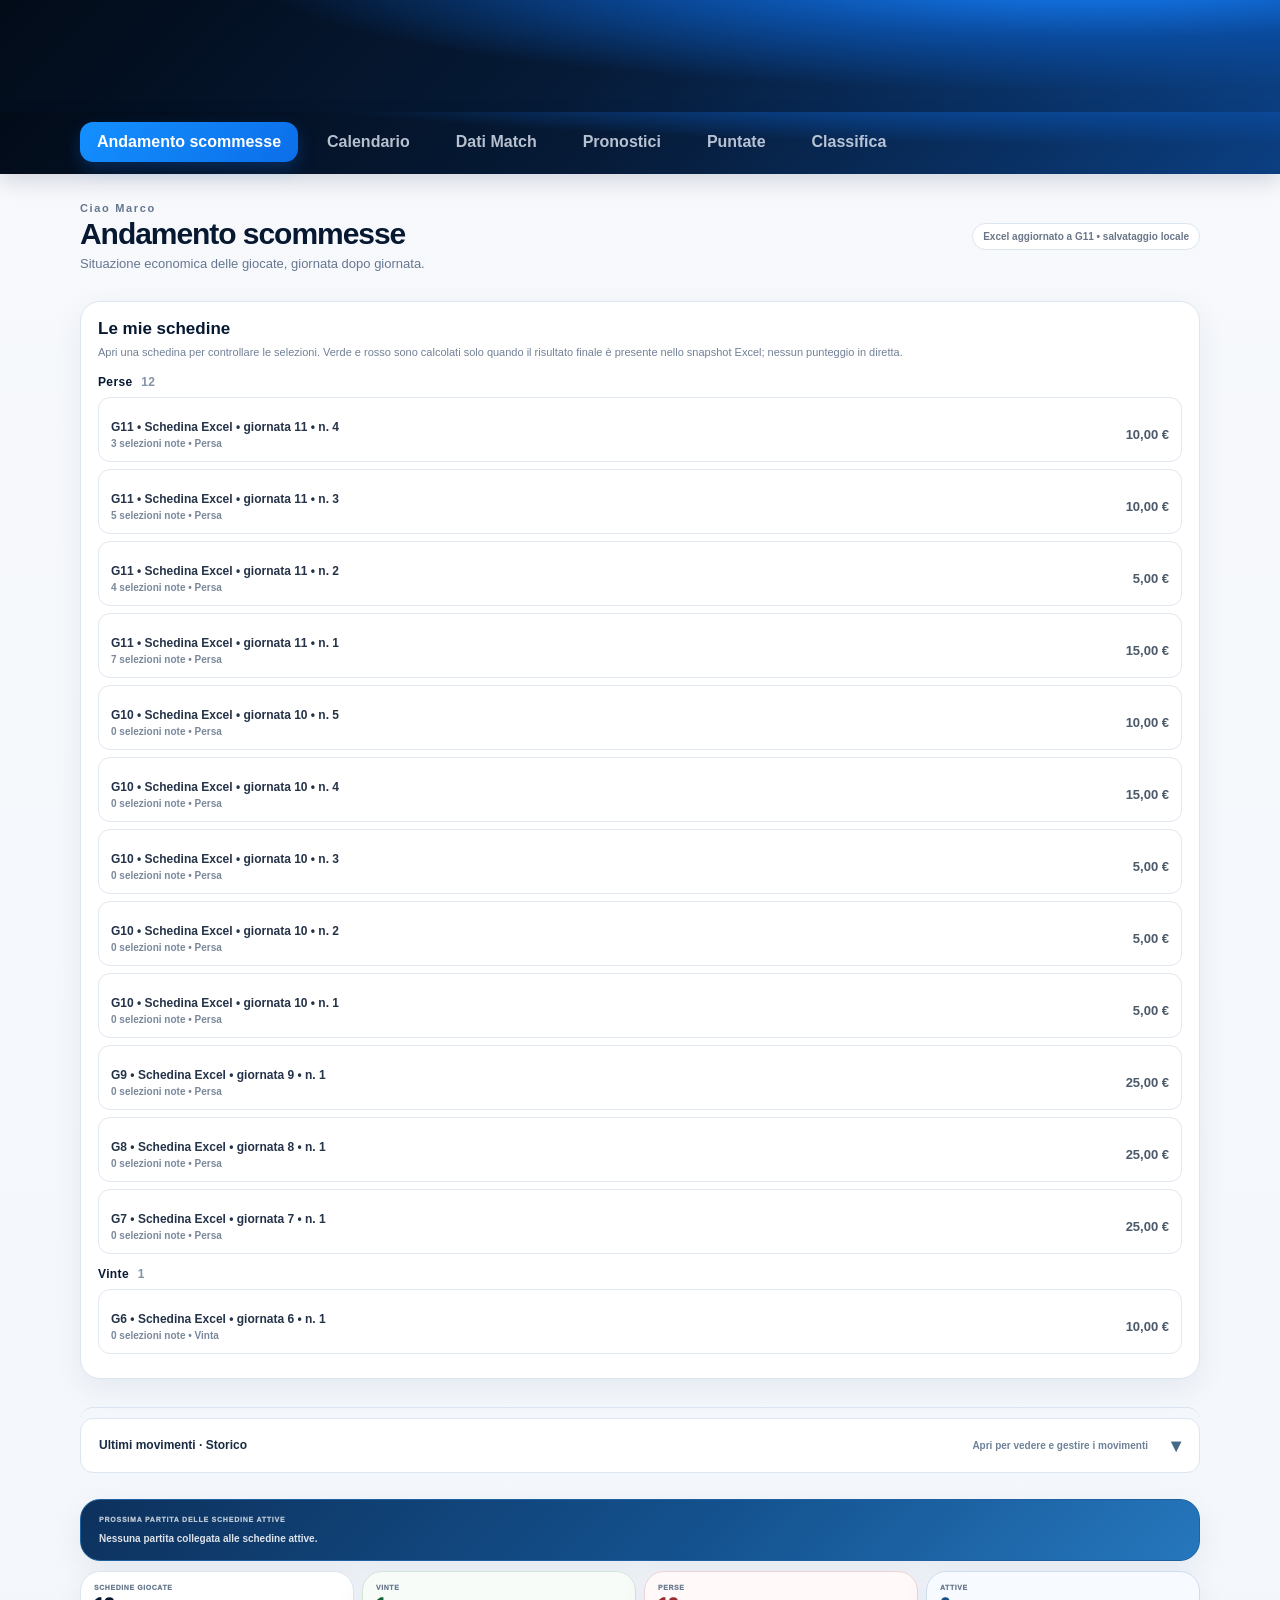
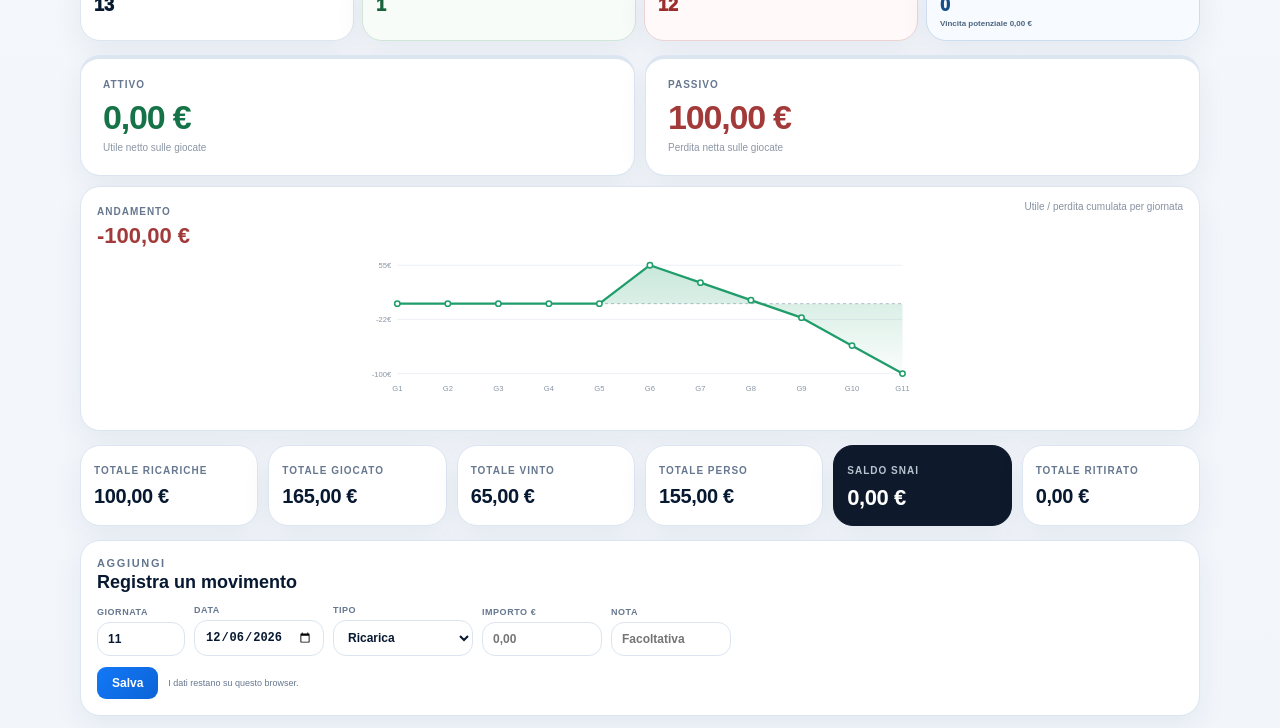
==== index.html @ 7fd02ec0 "Publish G12 frozen bands and updated Puntate/wallet navigation on both sites" ====
<!doctype html>
<html lang="it">
<head>
  <meta charset="utf-8">
  <meta name="viewport" content="width=device-width, initial-scale=1, viewport-fit=cover">
  <meta name="theme-color" content="#08111f">
  <title>Analisi Serie A</title>
  <link rel="stylesheet" href="styles.css?v=11.7">
  <link rel="stylesheet" href="patch-v11.8.css?v=11.8.1">
  <link rel="stylesheet" href="patch-v11.8.2.css?v=11.8.2">
  <link rel="stylesheet" href="beta/patch-v11.8.4.css?v=11.8.4.1">
  <link rel="stylesheet" href="beta/patch-v11.8.5.css?v=11.8.5.4">
  <link rel="stylesheet" href="patch-v11.8.6.css?v=11.8.6.4">
</head>
<body>
  <header class="site-header" aria-hidden="true">
    <div class="wrap header-spacer"></div>
  </header>
  <nav class="main-nav" aria-label="Navigazione principale">
    <div class="wrap nav-inner">
      <button class="nav-btn active" data-page="wallet">Andamento scommesse</button>
      <button class="nav-btn" data-page="calendar">Calendario</button>
      <button class="nav-btn" data-page="match">Dati Match</button>
      <button class="nav-btn" data-page="predictions">Pronostici</button>
      <button class="nav-btn" data-page="ideas">Puntate</button>
      <button class="nav-btn" data-page="standings">Classifica</button>
    </div>
  </nav>
  <main class="wrap main-content">
    <section id="page-match" class="page">
      <section class="match-picker match-picker-v9 card">
        <div class="team-picker home-picker">
          <span class="side-label">CASA</span>
          <div class="team-select-line"><img id="homeLogo" class="picker-logo" alt=""><select id="homeTeam" aria-label="Squadra casa"></select></div>
          <div id="homeMeta" class="team-meta"></div>
        </div>
        <div class="team-picker away-picker">
          <span class="side-label">TRASFERTA</span>
          <div class="team-select-line"><img id="awayLogo" class="picker-logo" alt=""><select id="awayTeam" aria-label="Squadra trasferta"></select></div>
          <div id="awayMeta" class="team-meta"></div>
        </div>
      </section>
      <section id="matchSticky" class="match-sticky" aria-label="Squadre del match">
        <div class="sticky-side sticky-home"><img id="stickyHomeLogo" class="sticky-logo" alt=""><div><span>CASA</span><strong id="stickyHomeName"></strong></div></div>
        <div class="sticky-divider"></div>
        <div class="sticky-side sticky-away"><div><span>TRASFERTA</span><strong id="stickyAwayName"></strong></div><img id="stickyAwayLogo" class="sticky-logo" alt=""></div>
      </section>
      <nav class="tabs match-tabs" aria-label="Sezioni confronto">
        <button class="tab active" data-view="general">Dati generali</button>
        <button class="tab" data-view="last5">Dati ultime 5 gare</button>
        <button class="tab" data-view="venue5">Casa / Fuori</button>
        <button class="tab" data-view="level">Livello avversario</button>
      </nav>
      <details class="filter-details card" id="filterDetails">
        <summary>Dettagli filtro</summary>
        <div class="filter-detail-grid">
          <div class="filter-team filter-home"><img id="contextHomeLogo" class="filter-logo" alt=""><div><strong id="contextHomeName"></strong><span id="contextHomeGames"></span></div></div>
          <div class="filter-center"><strong id="contextTitle"></strong><span id="contextNote"></span></div>
          <div class="filter-team filter-away"><img id="contextAwayLogo" class="filter-logo" alt=""><div><strong id="contextAwayName"></strong><span id="contextAwayGames"></span></div></div>
        </div>
      </details>
      <section id="comparison"></section>
      <section id="nextFixtures" class="next-fixtures card"></section>
      <section id="matchIdeas" class="idea-host"></section>
    </section>
    <section id="page-calendar" class="page">
      <section class="page-head calendar-page-head">
        <div>
          <div class="kicker">STAGIONE</div>
          <h2>Serie A 2026-2027</h2>
        </div>
        <label class="round-filter">Giornata
          <select id="calendarRound"></select>
        </label>
      </section>
      <section id="calendarSummary" class="calendar-summary card" hidden></section>
      <div id="calendarGrid" class="calendar-grid"></div>
    </section>
    <section id="page-predictions" class="page">
      <section class="page-head">
        <div>
          <div class="kicker">MODELLO</div>
          <h2>Pronostici Match</h2>
          <p>Seleziona la giornata e il match da analizzare.</p>
        </div>
      </section>
      <section class="match-picker card prediction-picker">
        <div class="team-picker home-picker">
          <span class="side-label">CASA</span>
          <select id="predictionHomeTeam" aria-label="Squadra casa pronostici"></select>
          <div id="predictionHomeMeta" class="team-meta"></div>
        </div>
        <div class="vs">VS</div>
        <div class="team-picker away-picker">
          <span class="side-label">TRASFERTA</span>
          <select id="predictionAwayTeam" aria-label="Squadra trasferta pronostici"></select>
          <div id="predictionAwayMeta" class="team-meta"></div>
        </div>
      </section>
      <div id="predictionSingle" class="prediction-single"></div>
      <section id="predictionIdeas" class="idea-host"></section>
    </section>
    <section id="page-ideas" class="page">
      <section class="page-head">
        <div>
          <div class="kicker">OPERATIVO</div>
          <h2>Puntate</h2>
          <p>Tutte le idee annotate durante l’analisi, con una schedina in preparazione separata dal portafoglio reale.</p>
        </div>
      </section>
      <section id="slipOverview"></section>
      <section id="playedSlipsOverview"></section>
      <section id="ideasOverview"></section>
    </section>
    <section id="page-standings" class="page">
      <section class="page-head">
        <div>
          <div class="kicker">STAGIONE</div>
          <h2>Classifica</h2>
          <p>Classifica e numeri ricavati dallo stesso snapshot usato per il confronto squadre.</p>
        </div>
      </section>
      <section class="standings-card card">
        <div class="table-scroll">
          <table class="standings-table">
            <thead>
              <tr><th>#</th><th>Squadra</th><th>PG</th><th>Pt</th><th>V</th><th>N</th><th>P</th><th>GF</th><th>GS</th><th>DR</th><th>Forma</th></tr>
            </thead>
            <tbody id="standingsBody"></tbody>
          </table>
        </div>
      </section>
    </section>
    <section id="page-wallet" class="page active">
      <section class="page-head wallet-page-head">
        <div>
          <div class="kicker">Ciao Marco</div>
          <h2>Andamento scommesse</h2>
          <p>Situazione economica delle giocate, giornata dopo giornata.</p>
        </div>
        <div class="wallet-local-pill">Salvataggio locale</div>
      </section>
      <section class="wallet-hero-grid">
        <article class="wallet-result-card wallet-active card">
          <span>ATTIVO</span>
          <strong id="walletActive">€ 0,00</strong>
          <small>Utile netto sulle giocate</small>
        </article>
        <article class="wallet-result-card wallet-passive card">
          <span>PASSIVO</span>
          <strong id="walletPassive">€ 0,00</strong>
          <small>Perdita netta sulle giocate</small>
        </article>
        <article class="wallet-chart-card card">
          <div class="wallet-chart-head">
            <div><span>ANDAMENTO</span><strong id="walletTrendValue">€ 0,00</strong></div>
            <small>Utile / perdita cumulata per giornata</small>
          </div>
          <div id="walletChart" class="wallet-chart" aria-label="Grafico andamento scommesse"></div>
        </article>
      </section>
      <section class="wallet-data-grid">
        <article class="wallet-data-card card"><span>Totale ricariche</span><strong id="walletTopups">€ 0,00</strong></article>
        <article class="wallet-data-card card"><span>Totale giocato</span><strong id="walletStaked">€ 0,00</strong></article>
        <article class="wallet-data-card card"><span>Totale vinto</span><strong id="walletWon">€ 0,00</strong></article>
        <article class="wallet-data-card card"><span>Totale perso</span><strong id="walletLost">€ 0,00</strong></article>
        <article class="wallet-data-card wallet-credit card"><span>Saldo SNAI</span><strong id="walletBalance">€ 0,00</strong></article>
        <article class="wallet-data-card card"><span>Totale ritirato</span><strong id="walletWithdrawn">€ 0,00</strong></article>
      </section>
      <section class="wallet-entry card compact-entry">
        <div class="wallet-entry-head">
          <div><div class="kicker">AGGIUNGI</div><h3>Registra un movimento</h3></div>
        </div>
        <form id="walletForm">
          <div class="wallet-form-grid wallet-form-compact">
            <label>Giornata<input id="walletRound" type="number" min="1" max="38" step="1" inputmode="numeric" placeholder="Es. 7"></label>
            <label>Data<input id="walletDate" type="date" required></label>
            <label>Tipo<select id="walletType"><option value="topup">Ricarica</option><option value="bet">Schedina</option><option value="withdrawal">Ritiro</option></select></label>
            <label>Importo €<input id="walletAmount" type="number" min="0" step="0.01" inputmode="decimal" required placeholder="0,00"></label>
            <label id="walletStatusWrap" class="wallet-bet-only">Esito<select id="walletStatus"><option value="open">Aperta</option><option value="won">Vinta</option><option value="lost">Persa</option></select></label>
            <label id="walletPayoutWrap" class="wallet-bet-only">Totale vinto €<input id="walletPayout" type="number" min="0" step="0.01" inputmode="decimal" placeholder="0,00"></label>
            <label class="wallet-note-field">Nota<input id="walletDescription" type="text" placeholder="Facoltativa"></label>
          </div>
          <div class="wallet-actions"><button class="primary-action" type="submit">Salva</button><span class="wallet-local-note">I dati restano su questo browser.</span></div>
        </form>
      </section>
      <details class="wallet-history-collapse">
        <summary class="wallet-history-summary"><span>Ultimi movimenti · Storico</span><span class="wallet-history-hint">Apri per vedere e gestire i movimenti</span></summary>
      <section class="wallet-ledger card compact-ledger">
        <div class="wallet-ledger-head"><div><div class="kicker">ULTIMI MOVIMENTI</div><h3>Storico</h3></div><button id="walletClear" class="ghost-danger" type="button">Azzera</button></div>
        <div id="walletEmpty" class="empty">Nessun movimento inserito.</div>
        <div id="walletTableWrap" class="table-scroll" hidden>
          <table class="wallet-table">
            <thead><tr><th>G.</th><th>Data</th><th>Tipo</th><th>Nota</th><th>Esito</th><th>Importo</th><th>Vinto</th><th></th></tr></thead>
            <tbody id="walletBody"></tbody>
          </table>
        </div>
      </section>
      </details>
    </section>
  </main>
  <script src="data.js?v=11.7"></script>
  <script src="beta/data-meta-g9.js?v=12"></script>
  <script src="beta/data-bands-v12.js?v=12"></script>
  <script src="beta/data-predictions-g10.js?v=12"></script>
  <script src="beta/data-lineups-g10.js?v=12"></script>
  <script src="beta/data-v12.js?v=16"></script>
  <script src="beta/wallet-excel-snapshot.js?v=20261118"></script>
  <script src="app.js?v=11.7.3"></script>
  <script src="patch-v11.8.js?v=11.8.7"></script>
  <script src="patch-v11.8.2.js?v=11.8.2"></script>
  <script src="beta/patch-v11.8.4.js?v=11.8.4.1"></script>
  <script src="beta/patch-v11.8.5.js?v=11.8.5.5"></script>
  <script src="patch-v11.8.6.js?v=11.8.6.5"></script>
</body>
</html>
---- styles.css ----
:root{
  --bg:#f3f6fa;--card:#fff;--ink:#0b1320;--muted:#697586;--line:#dde4ed;
  --navy:#08111f;--navy2:#12243d;--accent:#13a36f;--home:#0d7c67;--away:#275dcc;
  --good:#157347;--goodbg:#e9f8f0;--warn:#9a6700;--warnbg:#fff7db;--low:#a33a3a;--lowbg:#fff0f0;
}
*{box-sizing:border-box}html{scroll-behavior:smooth}body{margin:0;background:var(--bg);color:var(--ink);font-family:-apple-system,BlinkMacSystemFont,"Segoe UI",Inter,Roboto,Helvetica,Arial,sans-serif}
button,select{font:inherit}.wrap{width:min(1120px,calc(100% - 28px));margin:0 auto}
.site-header{background:radial-gradient(circle at 80% 0,#1a3e65 0,transparent 34%),linear-gradient(120deg,var(--navy),var(--navy2));color:#fff;padding:26px 0 22px}.header-inner{display:flex;justify-content:space-between;align-items:end;gap:24px}.eyebrow,.kicker{font-size:11px;letter-spacing:.15em;font-weight:850;opacity:.72}.site-header h1{margin:5px 0 7px;font-size:clamp(29px,5vw,44px);line-height:1}.site-header p{margin:0;opacity:.72;font-size:14px}.snapshot{font-size:12px;opacity:.75;text-align:right}
.main-nav{position:sticky;top:0;z-index:20;background:rgba(255,255,255,.95);backdrop-filter:blur(10px);border-bottom:1px solid var(--line)}.nav-inner{display:flex;gap:4px;padding:8px 0}.nav-btn{border:0;background:transparent;padding:10px 14px;border-radius:10px;font-weight:800;color:#647184;cursor:pointer}.nav-btn.active{background:var(--navy);color:#fff}.main-content{padding-top:20px}.page{display:none}.page.active{display:block}
.card{background:var(--card);border:1px solid var(--line);border-radius:18px;box-shadow:0 7px 25px rgba(18,36,61,.055)}
.match-picker{padding:20px;display:grid;grid-template-columns:1fr auto 1fr;align-items:center;gap:18px}.team-picker{min-width:0}.side-label{display:block;font-size:10px;letter-spacing:.15em;font-weight:900;color:var(--muted);margin-bottom:7px}.team-picker select{width:100%;border:1px solid var(--line);border-radius:12px;background:#fff;padding:13px 14px;font-size:20px;font-weight:850;color:var(--ink);outline:none}.home-picker select:focus{border-color:var(--home)}.away-picker select:focus{border-color:var(--away)}.vs{font-weight:900;color:#98a4b4;font-size:16px}.team-meta{margin-top:8px;color:var(--muted);font-size:12px}.team-meta strong{color:var(--ink)}
.tabs{display:flex;gap:7px;overflow-x:auto;padding:16px 1px 10px}.tab{white-space:nowrap;border:1px solid var(--line);background:#fff;color:#3e4b5d;border-radius:999px;padding:9px 14px;font-weight:800;cursor:pointer}.tab.active{background:var(--navy);color:#fff;border-color:var(--navy)}.context{padding:15px 17px;display:flex;justify-content:space-between;gap:20px;align-items:center;margin-bottom:14px}.context-title{font-weight:850;font-size:16px}.context-note{font-size:12px;color:var(--muted);margin-top:3px}.sample{text-align:right}.sample span{display:block;font-size:10px;text-transform:uppercase;letter-spacing:.09em;color:var(--muted)}.sample strong{font-size:13px}
.metric-group{margin:14px 0}.group-title{font-size:11px;text-transform:uppercase;letter-spacing:.12em;color:#5b6879;font-weight:900;margin:18px 4px 8px}.metric-list{overflow:hidden;background:#fff;border:1px solid var(--line);border-radius:16px}.metric-row{display:grid;grid-template-columns:minmax(82px,1fr) minmax(130px,1.4fr) minmax(82px,1fr);align-items:center;min-height:56px;border-top:1px solid var(--line)}.metric-row:first-child{border-top:none}.metric-value{padding:11px 15px;font-size:17px;font-weight:850}.metric-value.home{text-align:left;color:var(--home)}.metric-value.away{text-align:right;color:var(--away)}.metric-label{text-align:center;padding:8px;font-size:12px;color:#526073;font-weight:750}.metric-value.better span{background:var(--goodbg);color:var(--good);padding:5px 8px;border-radius:8px}
.page-head{display:flex;justify-content:space-between;gap:20px;align-items:end;margin:4px 0 16px}.page-head h2{font-size:30px;margin:3px 0 5px}.page-head p{margin:0;color:var(--muted);font-size:13px}.kicker{color:#647184;opacity:1}.round-filter{font-size:11px;font-weight:850;color:var(--muted);text-transform:uppercase;letter-spacing:.08em}.round-filter select{display:block;margin-top:6px;border:1px solid var(--line);border-radius:10px;background:#fff;padding:10px 12px;color:var(--ink);font-weight:800;text-transform:none;letter-spacing:0}
.prediction-grid{display:grid;grid-template-columns:repeat(2,minmax(0,1fr));gap:14px}.prediction-card{padding:17px}.prediction-head{display:flex;align-items:start;justify-content:space-between;gap:12px;margin-bottom:13px}.prediction-head h3{margin:5px 0 0;font-size:18px}.prediction-head h3 span{font-size:12px;color:#8a96a6;font-weight:700;margin:0 4px}.round-tag{font-size:10px;letter-spacing:.08em;font-weight:900;color:#647184}.compare-btn{border:1px solid var(--line);background:#f8fafc;color:#344256;border-radius:9px;padding:7px 9px;font-size:11px;font-weight:800;cursor:pointer;white-space:nowrap}.primary-markets,.details-grid{display:grid;grid-template-columns:repeat(3,minmax(0,1fr));gap:8px}.market{border:1px solid #e4e9f0;background:#fbfcfe;border-radius:12px;padding:10px;min-width:0}.market-emph{background:#f6faf8;border-color:#d7e9df}.market-label{display:block;color:var(--muted);font-size:10px;font-weight:800;margin-bottom:4px}.market strong{display:block;font-size:16px;white-space:nowrap;overflow:hidden;text-overflow:ellipsis}.confidence{display:inline-block;margin-top:5px;font-size:10px;font-weight:900;padding:3px 6px;border-radius:999px}.conf-high{background:var(--goodbg);color:var(--good)}.conf-mid{background:var(--warnbg);color:var(--warn)}.conf-low{background:var(--lowbg);color:var(--low)}details{margin-top:12px;border-top:1px solid var(--line);padding-top:10px}summary{cursor:pointer;color:#4b596b;font-size:12px;font-weight:800}.details-grid{margin-top:10px}.expected-box{margin-top:10px;background:#0d1929;color:#fff;border-radius:12px;padding:11px 12px;display:grid;grid-template-columns:repeat(3,1fr);gap:10px}.expected-box span{display:block;font-size:9px;text-transform:uppercase;letter-spacing:.08em;opacity:.62}.expected-box strong{display:block;margin-top:4px;font-size:15px}
.standings-card{overflow:hidden}.table-scroll{overflow-x:auto}.standings-table{width:100%;border-collapse:collapse;min-width:760px}.standings-table th{background:#0e1a2b;color:#dfe7f2;text-align:center;padding:11px 8px;font-size:10px;text-transform:uppercase;letter-spacing:.08em}.standings-table th:nth-child(2){text-align:left}.standings-table td{border-top:1px solid var(--line);padding:11px 8px;text-align:center;font-size:13px}.standings-table tr:first-child td{border-top:0}.standings-table .team-name{text-align:left;font-weight:850}.standings-table .pos{font-weight:900;color:#627084}.standings-table .points{font-weight:950;font-size:15px}.pos-gd{color:var(--good);font-weight:800}.neg-gd{color:var(--low);font-weight:800}.form{display:flex;gap:4px;justify-content:center}.form-dot{width:21px;height:21px;border-radius:50%;display:inline-grid;place-items:center;color:white;font-size:9px;font-weight:900}.form-dot.w{background:#23935f}.form-dot.d{background:#a6adba}.form-dot.l{background:#cb5656}
.empty{background:#fff;border:1px dashed #cbd4df;border-radius:16px;padding:32px;text-align:center;color:var(--muted)}footer{padding:28px 0 40px;color:var(--muted);font-size:11px;text-align:center}
@media (max-width:760px){.site-header{padding:20px 0 18px}.header-inner{display:block}.snapshot{text-align:left;margin-top:9px}.site-header p{font-size:12px}.main-nav{overflow-x:auto}.nav-inner{min-width:max-content}.main-content{padding-top:14px}.match-picker{grid-template-columns:1fr;gap:8px;padding:15px}.vs{text-align:center;font-size:12px}.metric-row{grid-template-columns:88px 1fr 88px;min-height:53px}.metric-value{font-size:15px;padding:9px}.metric-label{font-size:11px;padding:6px}.context{align-items:flex-start}.sample{min-width:82px}.tabs{margin-right:-14px;padding-right:14px}.page-head{align-items:start}.page-head h2{font-size:26px}.prediction-grid{grid-template-columns:1fr}.primary-markets,.details-grid{grid-template-columns:repeat(2,minmax(0,1fr))}.expected-box{grid-template-columns:1fr}.prediction-head{align-items:center}.compare-btn{font-size:10px}.wrap{width:min(100% - 20px,1120px)}}
.context-line{display:block;line-height:1.45}.context-line + .context-line{margin-top:3px}

.wallet-page-head{align-items:center}.wallet-local-pill{border:1px solid var(--line);background:#fff;color:#6b7788;border-radius:999px;padding:7px 10px;font-size:10px;font-weight:850;white-space:nowrap}
.wallet-hero-grid{display:grid;grid-template-columns:180px 180px minmax(0,1fr);gap:12px;margin-bottom:14px}.wallet-result-card{padding:18px;display:flex;flex-direction:column;justify-content:center;min-height:190px}.wallet-result-card>span,.wallet-chart-head span,.wallet-data-card span{font-size:10px;font-weight:900;letter-spacing:.1em;color:var(--muted);text-transform:uppercase}.wallet-result-card strong{font-size:31px;letter-spacing:-.035em;margin:8px 0 4px}.wallet-result-card small{font-size:10px;color:#8b96a5;line-height:1.35}.wallet-active{border-top:4px solid #23935f}.wallet-active strong{color:var(--good)}.wallet-passive{border-top:4px solid #cb5656}.wallet-passive strong{color:var(--low)}
.wallet-chart-card{padding:14px 16px;min-width:0}.wallet-chart-head{display:flex;justify-content:space-between;align-items:start;gap:14px}.wallet-chart-head strong{display:block;margin-top:4px;font-size:22px}.wallet-chart-head strong.positive{color:var(--good)}.wallet-chart-head strong.negative{color:var(--low)}.wallet-chart-head small{color:#8792a1;font-size:10px;text-align:right}.wallet-chart{height:145px;margin-top:4px}.wallet-chart svg{width:100%;height:100%;display:block}.chart-grid{stroke:#e7ecf2;stroke-width:1}.chart-zero{stroke:#aeb9c8;stroke-width:1.2;stroke-dasharray:4 4}.chart-line{fill:none;stroke:#1f9d6a;stroke-width:3;stroke-linecap:round;stroke-linejoin:round}.chart-dot{fill:#fff;stroke:#1f9d6a;stroke-width:2}.chart-label,.chart-round{fill:#8894a4;font-size:10px;font-family:inherit}.chart-empty{height:100%;display:grid;place-items:center;color:var(--muted);font-size:11px}
.wallet-data-grid{display:grid;grid-template-columns:repeat(6,minmax(0,1fr));gap:10px;margin-bottom:14px}.wallet-data-card{padding:14px 13px;min-width:0}.wallet-data-card strong{display:block;margin-top:7px;font-size:20px;letter-spacing:-.02em;white-space:nowrap}.wallet-data-card.wallet-credit{background:#0e1a2b;color:white;border-color:#0e1a2b}.wallet-data-card.wallet-credit span{color:#b8c3d0}.wallet-data-card.wallet-credit strong{font-size:22px}.wallet-data-card strong.negative{color:#ff9d9d}
.wallet-entry{padding:16px;margin-bottom:12px}.wallet-entry-head h3,.wallet-ledger-head h3{margin:3px 0 0;font-size:18px}.wallet-form-grid{display:grid;grid-template-columns:88px 130px 140px 120px 120px 130px minmax(150px,1fr);gap:9px;margin-top:12px;align-items:end}.wallet-form-grid label{font-size:9px;font-weight:850;text-transform:uppercase;letter-spacing:.06em;color:var(--muted)}.wallet-form-grid input,.wallet-form-grid select{width:100%;margin-top:5px;border:1px solid var(--line);border-radius:9px;background:#fff;padding:9px 10px;color:var(--ink);font-size:12px;font-weight:750;outline:none}.wallet-form-grid input:focus,.wallet-form-grid select:focus{border-color:#8da2bd}.wallet-actions{display:flex;align-items:center;gap:10px;margin-top:11px}.primary-action{border:0;background:var(--navy);color:#fff;border-radius:9px;padding:9px 15px;font-size:12px;font-weight:850;cursor:pointer}.wallet-local-note{font-size:9px;color:var(--muted)}
.wallet-ledger{padding:15px}.wallet-ledger-head{display:flex;justify-content:space-between;align-items:center;gap:16px;margin-bottom:10px}.ghost-danger{border:1px solid #efd1d1;background:#fff8f8;color:#a33a3a;border-radius:8px;padding:7px 9px;font-size:9px;font-weight:850;cursor:pointer}.wallet-table{width:100%;border-collapse:collapse;min-width:780px}.wallet-table th{text-align:left;background:#f7f9fc;color:#687486;padding:8px 7px;font-size:8px;text-transform:uppercase;letter-spacing:.07em}.wallet-table td{border-top:1px solid var(--line);padding:9px 7px;font-size:11px}.wallet-desc{font-weight:700}.wallet-type,.bet-status{display:inline-block;border-radius:999px;padding:4px 7px;font-size:8px;font-weight:900}.wallet-type.topup{background:#e9f8f0;color:var(--good)}.wallet-type.bet{background:#eef3fb;color:#345b91}.wallet-type.withdrawal{background:#f2eefb;color:#6b4dac}.bet-status.open{background:#fff7db;color:var(--warn)}.bet-status.won{background:var(--goodbg);color:var(--good)}.bet-status.lost{background:var(--lowbg);color:var(--low)}.delete-move{width:27px;height:27px;border:0;border-radius:8px;background:#f5f7fa;color:#8792a1;font-size:17px;cursor:pointer}
@media (max-width:900px){.wallet-hero-grid{grid-template-columns:1fr 1fr}.wallet-chart-card{grid-column:1/-1}.wallet-result-card{min-height:120px}.wallet-data-grid{grid-template-columns:repeat(3,minmax(0,1fr))}.wallet-form-grid{grid-template-columns:repeat(3,minmax(0,1fr))}.wallet-note-field{grid-column:span 2}}
@media (max-width:600px){.wallet-page-head{display:block}.wallet-local-pill{display:inline-block;margin-top:9px}.wallet-hero-grid{grid-template-columns:1fr 1fr;gap:9px}.wallet-result-card{padding:14px;min-height:105px}.wallet-result-card strong{font-size:25px}.wallet-result-card small{font-size:9px}.wallet-chart-card{padding:12px}.wallet-chart{height:155px}.wallet-chart-head{display:block}.wallet-chart-head small{display:block;text-align:left;margin-top:2px}.wallet-data-grid{grid-template-columns:repeat(2,minmax(0,1fr));gap:8px}.wallet-data-card{padding:12px}.wallet-data-card strong{font-size:18px}.wallet-data-card.wallet-credit strong{font-size:19px}.wallet-form-grid{grid-template-columns:repeat(2,minmax(0,1fr));gap:8px}.wallet-note-field{grid-column:1/-1}.wallet-actions{align-items:flex-start;flex-direction:column}.wallet-entry,.wallet-ledger{padding:13px}.wallet-ledger-head{align-items:flex-start}}

/* V5 · Calendario + possibili puntate */
.prediction-single{margin-top:14px}.prediction-card-single{max-width:880px;margin:0 auto}.prediction-empty{display:flex;flex-direction:column;align-items:center;gap:8px}.prediction-empty strong{color:var(--ink)}.prediction-empty span{font-size:12px}.prediction-empty .compare-btn{margin-top:4px}

.calendar-summary{display:grid;grid-template-columns:repeat(3,1fr);gap:0;overflow:hidden;margin-bottom:16px}.calendar-summary>div{padding:15px 17px;border-left:1px solid var(--line)}.calendar-summary>div:first-child{border-left:0}.calendar-summary span{display:block;font-size:9px;font-weight:900;letter-spacing:.1em;color:var(--muted)}.calendar-summary strong{display:block;margin-top:5px;font-size:20px}.calendar-day{margin:18px 0}.calendar-day-title{font-size:11px;font-weight:900;letter-spacing:.08em;text-transform:uppercase;color:#637083;margin:0 3px 8px}.calendar-match-list{display:grid;grid-template-columns:repeat(2,minmax(0,1fr));gap:10px}.calendar-match{padding:15px}.calendar-teams{display:grid;grid-template-columns:1fr auto 1fr;align-items:center;gap:9px}.calendar-teams strong{font-size:16px}.calendar-teams strong:last-child{text-align:right}.calendar-teams span{font-size:10px;color:#98a4b4;font-weight:900}.calendar-badges{display:flex;flex-wrap:wrap;gap:6px;min-height:25px;margin-top:10px}.calendar-badge{display:inline-flex;align-items:center;border-radius:999px;padding:4px 7px;font-size:8px;font-weight:900}.calendar-badge.pred{background:#eef3fb;color:#345b91}.calendar-badge.idea{background:var(--warnbg);color:var(--warn)}.calendar-actions{display:flex;gap:7px;margin-top:9px}.calendar-actions button{flex:1;border:1px solid var(--line);background:#f8fafc;color:#344256;border-radius:9px;padding:8px 9px;font-size:10px;font-weight:850;cursor:pointer}.calendar-actions button:last-child{background:var(--navy);color:#fff;border-color:var(--navy)}.calendar-actions button:disabled{background:#f2f4f7;color:#a2acb9;border-color:#e2e7ed;cursor:not-allowed}

.idea-host{margin-top:20px}.ideas-card{padding:17px}.ideas-head{display:flex;justify-content:space-between;gap:20px;align-items:flex-start}.ideas-head h3{margin:3px 0 4px;font-size:19px}.ideas-head p{margin:0;color:var(--muted);font-size:11px}.idea-count{white-space:nowrap;background:#eef3fb;color:#345b91;border-radius:999px;padding:6px 9px;font-size:9px;font-weight:900}.idea-form{display:grid;grid-template-columns:minmax(170px,1.25fr) 90px 120px 130px minmax(180px,1.5fr) auto;gap:8px;align-items:end;margin-top:14px;padding-top:13px;border-top:1px solid var(--line)}.idea-form label{font-size:8px;font-weight:900;text-transform:uppercase;letter-spacing:.07em;color:var(--muted)}.idea-form input,.idea-form select{width:100%;margin-top:5px;border:1px solid var(--line);border-radius:9px;background:#fff;padding:9px 10px;color:var(--ink);font-size:11px;font-weight:750;outline:none}.idea-form input:focus,.idea-form select:focus{border-color:#8da2bd}.idea-save{height:34px;white-space:nowrap}.idea-list{display:grid;gap:7px;margin-top:12px}.idea-row{position:relative;border:1px solid var(--line);border-radius:11px;padding:10px 38px 10px 11px;background:#fbfcfe}.idea-row.interesting{border-left:4px solid #23935f}.idea-row.discarded{opacity:.68}.idea-main{display:flex;flex-wrap:wrap;align-items:center;gap:6px}.idea-main strong{font-size:13px}.idea-odds{font-size:11px;font-weight:900;color:#345b91}.idea-trust,.idea-status{border-radius:999px;padding:3px 6px;font-size:8px;font-weight:900}.idea-trust.high{background:var(--goodbg);color:var(--good)}.idea-trust.medium{background:var(--warnbg);color:var(--warn)}.idea-trust.low{background:var(--lowbg);color:var(--low)}.idea-status.evaluate{background:#eef3fb;color:#566d8c}.idea-status.interesting{background:var(--goodbg);color:var(--good)}.idea-status.discarded{background:#f0f1f3;color:#7b8490}.idea-text{margin-top:5px;color:#5e6b7c;font-size:10px}.idea-delete{position:absolute;right:8px;top:8px;width:25px;height:25px;border:0;border-radius:7px;background:#f2f4f7;color:#8994a2;font-size:16px;cursor:pointer}.idea-empty{border:1px dashed #d5dce5;border-radius:10px;padding:13px;color:var(--muted);font-size:10px;text-align:center}.idea-local-note{margin-top:9px;color:#8b96a5;font-size:8px}

@media (max-width:900px){.calendar-match-list{grid-template-columns:1fr}.idea-form{grid-template-columns:repeat(3,minmax(0,1fr))}.idea-note{grid-column:span 2}.idea-save{width:100%}}
@media (max-width:600px){.calendar-summary{grid-template-columns:1fr 1fr}.calendar-summary>div{border-top:1px solid var(--line)}.calendar-summary>div:first-child{grid-column:1/-1;border-top:0}.calendar-summary>div:nth-child(2){border-left:0}.calendar-match{padding:13px}.calendar-teams strong{font-size:14px}.ideas-head{display:block}.idea-count{display:inline-block;margin-top:8px}.idea-form{grid-template-columns:1fr 1fr}.idea-form label:first-child,.idea-note,.idea-save{grid-column:1/-1}.idea-save{height:38px}.prediction-card-single{max-width:none}}

/* V6 — prossimo turno + pagina puntate */
.next-fixtures{margin:12px 0 2px;padding:14px 16px;display:grid;grid-template-columns:auto 1fr;gap:18px;align-items:center}
.next-fixtures-head h3{margin:3px 0 0;font-size:15px}.next-fixtures-grid{display:grid;grid-template-columns:1fr 1fr;gap:10px}.next-team{border-left:1px solid var(--line);padding-left:14px}.next-team span{display:block;font-size:9px;font-weight:900;letter-spacing:.08em;text-transform:uppercase;color:var(--muted)}.next-team strong{display:block;margin-top:4px;font-size:15px}.next-team small{display:block;margin-top:2px;color:var(--muted);font-size:9px}

#slipOverview{margin-bottom:14px}.slip-card,.all-ideas-card{padding:17px}.ideas-page-head{display:flex;justify-content:space-between;gap:18px;align-items:flex-start}.ideas-page-head h3{margin:3px 0 4px;font-size:20px}.ideas-page-head p{margin:0;color:var(--muted);font-size:11px}.slip-odds{text-align:right;white-space:nowrap;background:#eef7f2;border:1px solid #d4eadf;border-radius:12px;padding:9px 12px}.slip-odds span{display:block;font-size:8px;font-weight:900;letter-spacing:.08em;text-transform:uppercase;color:#5f7b6c}.slip-odds strong{display:block;margin-top:2px;font-size:20px;color:#18704e}.slip-list,.all-ideas-list{display:grid;gap:8px;margin-top:14px}.slip-row{display:flex;justify-content:space-between;gap:14px;align-items:center;border:1px solid var(--line);background:#fbfcfe;border-radius:11px;padding:10px 11px}.slip-row strong{display:block;font-size:12px}.slip-row span{display:block;margin-top:3px;color:#526174;font-size:10px;font-weight:750}.slip-remove{border:1px solid var(--line);background:#fff;color:#69778a;border-radius:8px;padding:7px 9px;font-size:9px;font-weight:850;cursor:pointer}
.all-idea-row{border:1px solid var(--line);border-radius:12px;padding:12px;background:#fbfcfe}.all-idea-row.interesting{border-left:4px solid #23935f}.all-idea-row.discarded{opacity:.68}.all-idea-top{display:flex;justify-content:space-between;gap:14px}.idea-match{display:block;margin-bottom:6px;color:#5b687a;font-size:9px;font-weight:900;letter-spacing:.03em}.idea-page-actions{display:flex;flex-wrap:wrap;gap:6px;margin-top:10px}.idea-page-actions button{border:1px solid var(--line);background:#f7f9fb;color:#344256;border-radius:8px;padding:7px 9px;font-size:9px;font-weight:850;cursor:pointer}.idea-page-actions button:first-child{background:var(--navy);color:#fff;border-color:var(--navy)}.idea-page-actions button:disabled{background:#e9edf2;color:#8d98a6;border-color:#e1e6ec;cursor:default}.idea-page-actions .idea-page-delete{margin-left:auto;background:#fff5f5;color:#a74d4d;border-color:#efd8d8}.ghost-danger:disabled{opacity:.45;cursor:default}

@media (max-width:760px){.next-fixtures{grid-template-columns:1fr;gap:10px}.next-fixtures-grid{grid-template-columns:1fr 1fr}.next-team{padding-left:10px}.next-team:first-child{border-left:0;padding-left:0}.ideas-page-head{align-items:flex-start}.slip-row{align-items:flex-start}.idea-page-actions .idea-page-delete{margin-left:0}}
@media (max-width:520px){.next-fixtures-grid{grid-template-columns:1fr}.next-team,.next-team:first-child{border-left:0;border-top:1px solid var(--line);padding:9px 0 0}.next-team:first-child{border-top:0;padding-top:0}.ideas-page-head{display:block}.slip-odds{display:inline-block;text-align:left;margin-top:10px}.idea-page-actions{display:grid;grid-template-columns:1fr 1fr}.idea-page-actions button{width:100%}.idea-page-actions .idea-page-delete{grid-column:1/-1}}

/* V7 — operatività, fasce, schedina giocata */
.site-header{padding:14px 0;background:linear-gradient(120deg,var(--navy),var(--navy2))}
.header-inner.simple-brand{display:block}
.header-inner.simple-brand h1{margin:0;font-size:27px;letter-spacing:-.025em}

.match-sticky{position:sticky;top:57px;z-index:15;margin:10px 0 2px;background:rgba(255,255,255,.97);backdrop-filter:blur(10px);border:1px solid var(--line);border-radius:13px;box-shadow:0 6px 18px rgba(18,36,61,.08);display:grid;grid-template-columns:1fr auto 1fr;align-items:center;gap:10px;padding:8px 12px}
.sticky-side{min-width:0}.sticky-side span{display:block;font-size:8px;font-weight:900;letter-spacing:.12em;color:var(--muted)}.sticky-side strong{display:block;margin-top:2px;font-size:14px;white-space:nowrap;overflow:hidden;text-overflow:ellipsis}.sticky-home strong{color:var(--home)}.sticky-away{text-align:right}.sticky-away strong{color:var(--away)}.sticky-vs{font-size:9px;font-weight:900;color:#9aa6b5}

.market-meta{display:flex;flex-wrap:wrap;align-items:center;gap:5px;margin-top:5px}.market-meta .confidence{margin-top:0}
.band-badge{display:inline-flex;align-items:center;border-radius:999px;padding:3px 7px;font-size:8px;font-weight:950;letter-spacing:.02em;white-space:nowrap;background:#eef1f5;color:#596779}
.band-a{background:#e6f7ee;color:#13764c}.band-b{background:#eaf2ff;color:#315f9b}.band-c{background:#fff5d8;color:#896000}.band-d{background:#fff0e1;color:#a45a13}.band-nobet{background:#f3e8ea;color:#9a3f4b}

.secondary-action{border:1px solid var(--line);background:#fff;color:#344256;border-radius:9px;padding:9px 12px;font-size:10px;font-weight:850;cursor:pointer}.secondary-action:disabled{opacity:.45;cursor:default}
.ideas-head-actions,.slip-top-actions{display:flex;align-items:center;gap:8px;flex-wrap:wrap;justify-content:flex-end}
.slip-play-box{margin-top:13px;padding-top:13px;border-top:1px solid var(--line);display:grid;grid-template-columns:minmax(110px,1fr) 130px minmax(140px,1fr) auto;gap:9px;align-items:end}.slip-play-box label{font-size:8px;font-weight:900;letter-spacing:.07em;text-transform:uppercase;color:var(--muted)}.slip-play-box input{width:100%;margin-top:5px;border:1px solid var(--line);border-radius:9px;background:#fff;padding:9px 10px;color:var(--ink);font-size:12px;font-weight:800}.slip-balance span,.slip-potential span{display:block;font-size:8px;font-weight:900;letter-spacing:.08em;text-transform:uppercase;color:var(--muted)}.slip-balance strong,.slip-potential strong{display:block;margin-top:4px;font-size:17px}.slip-play-box .primary-action{height:38px;white-space:nowrap}
.played-slips-card{padding:17px;margin-bottom:14px}.played-slip-list{display:grid;gap:7px;margin-top:12px}.played-slip-row{display:flex;justify-content:space-between;gap:12px;align-items:center;border:1px solid var(--line);border-radius:11px;background:#fbfcfe;padding:10px 11px}.played-slip-row>div:last-child{text-align:right}.played-slip-row strong{display:block;font-size:12px}.played-slip-row span{display:inline-block;margin-top:4px;color:var(--muted);font-size:9px}.played-slip-row .bet-status{margin-left:5px}

@media (max-width:760px){
  .site-header{padding:12px 0}.header-inner.simple-brand h1{font-size:24px}
  .match-sticky{top:55px;margin-left:-2px;margin-right:-2px;padding:8px 10px}.sticky-side strong{font-size:13px}
  .slip-play-box{grid-template-columns:1fr 1fr}.slip-play-box .primary-action{grid-column:1/-1;width:100%}
  .ideas-head-actions,.slip-top-actions{justify-content:flex-start;margin-top:9px}
}
@media (max-width:520px){
  .slip-play-box{grid-template-columns:1fr}.slip-play-box .primary-action{grid-column:auto}
  .played-slip-row{align-items:flex-start}
}
.played-slip-status{min-width:120px}.played-slip-actions{display:flex;justify-content:flex-end;gap:5px;margin-top:6px}.played-slip-actions button{border:1px solid var(--line);background:#fff;color:#455266;border-radius:7px;padding:5px 7px;font-size:8px;font-weight:850;cursor:pointer}.played-slip-actions button:first-child{background:var(--goodbg);color:var(--good);border-color:#cfe8da}.played-slip-actions button:last-child{background:var(--lowbg);color:var(--low);border-color:#efd3d3}

/* V8 — identità visiva approvata + calendario compatto */
:root{
  --bg:#f4f7fb;
  --card:#ffffff;
  --ink:#071831;
  --muted:#66778f;
  --line:#dbe5f0;
  --navy:#031326;
  --navy2:#0a3977;
  --blue:#1278f6;
  --blue2:#0d63d7;
  --home:#0d5ea8;
  --away:#143c8e;
}
body{background:linear-gradient(180deg,#f7f9fc 0,#f2f6fb 100%);color:var(--ink);font-family:-apple-system,BlinkMacSystemFont,"SF Pro Display","Segoe UI",Inter,Roboto,Helvetica,Arial,sans-serif}
.site-header{height:112px;padding:0;background:radial-gradient(110% 170% at 86% -20%,#1682ff 0%,#0a4b9e 31%,transparent 60%),linear-gradient(135deg,#020b18 0%,#061b38 48%,#0b3f82 100%)}
.header-spacer{height:100%}
.main-nav{top:0;background:radial-gradient(130% 230% at 88% -90%,#1682ff 0%,#0a4b9e 34%,transparent 62%),linear-gradient(135deg,#020b18 0%,#061b38 48%,#0b3f82 100%);border:0;box-shadow:0 8px 22px rgba(4,24,52,.14);backdrop-filter:none}
.nav-inner{gap:12px;padding:10px 0 12px}
.nav-btn{color:rgba(235,243,255,.77);padding:11px 17px;border-radius:13px;font-weight:850;transition:.18s ease}
.nav-btn:hover{color:#fff;background:rgba(255,255,255,.07)}
.nav-btn.active{background:linear-gradient(135deg,#1490ff,#0b6ee9);color:#fff;box-shadow:0 7px 17px rgba(20,120,246,.25)}
.main-content{padding-top:24px}
.card{border-color:#dce6f1;border-radius:20px;box-shadow:0 10px 30px rgba(21,51,91,.065)}
.page-head h2{color:#071831;letter-spacing:-.035em;font-weight:900}
.kicker,.round-filter{color:#64758e}
.round-filter select{border-color:#d7e3ef;border-radius:14px;padding:12px 16px;background:#fff;box-shadow:0 6px 18px rgba(21,51,91,.05)}
.tab.active,.idea-page-actions button:first-child{background:#071831;border-color:#071831}
.primary-action{background:linear-gradient(135deg,#1278f6,#0d63d7)!important;border-color:#0d63d7!important}
.standings-table th{background:#071831}
.expected-box{background:#071831}
footer{display:none!important}

/* Calendario */
#page-calendar .calendar-page-head{align-items:end;margin:2px 0 18px}
#page-calendar .calendar-page-head h2{font-size:34px;margin-top:7px}
#calendarSummary{display:none!important}
.calendar-day{margin:18px 0 20px;padding:12px;background:linear-gradient(135deg,#eef4fb 0%,#f6f9fc 72%);border:1px solid #e5edf6;border-radius:22px}
.calendar-day-title{font-size:15px;letter-spacing:.015em;color:#405e86;margin:0 6px 10px;font-weight:900}
.calendar-match-list{display:grid;grid-template-columns:1fr;gap:9px}
.calendar-match{display:grid;grid-template-columns:minmax(0,1fr) 132px;gap:12px;align-items:center;padding:11px 13px;border-radius:18px;min-height:76px}
.calendar-teams{display:grid;grid-template-columns:minmax(0,1fr) 24px minmax(0,1fr);align-items:center;gap:8px;min-width:0}
.calendar-team{display:flex;align-items:center;gap:7px;min-width:0}
.calendar-team strong{font-size:15px;font-weight:900;color:#071831;white-space:nowrap;overflow:hidden;text-overflow:ellipsis}
.calendar-logo{width:22px;height:22px;object-fit:contain;flex:0 0 22px}
.calendar-vs{display:block;text-align:center;color:#91a0b4;font-size:11px;font-weight:900;text-transform:lowercase}
.calendar-actions{display:flex;flex-direction:column;gap:6px;margin:0}
.calendar-actions button{width:100%;min-height:34px;border:1px solid #cbd9e8;background:#fff;color:#071831;border-radius:11px;padding:7px 9px;font-size:10px;font-weight:900;display:flex;align-items:center;justify-content:center;gap:7px;box-shadow:none}
.calendar-actions button.calendar-primary{background:#071831;color:#fff;border-color:#071831}
.calendar-action-icon{width:15px;height:15px;display:inline-flex;align-items:center;justify-content:center;flex:0 0 15px}
.calendar-action-icon svg{width:15px;height:15px;display:block;fill:currentColor;stroke:currentColor;stroke-width:1.8}
.calendar-action-icon svg circle{fill:none}
.calendar-action-icon svg path{stroke:none}

/* Rende coerenti anche le altre pagine */
.match-picker,.context,.next-fixtures,.ideas-card,.prediction-card,.standings-card,.wallet-result-card,.wallet-chart-card,.wallet-data-card,.wallet-entry,.wallet-ledger,.slip-card,.played-slips-card,.all-ideas-card{border-radius:20px}
.team-picker select,.idea-form input,.idea-form select,.wallet-form-grid input,.wallet-form-grid select{border-radius:13px}
.match-sticky{top:66px;border-radius:14px;box-shadow:0 8px 22px rgba(21,51,91,.09)}

@media (max-width:760px){
  .site-header{height:88px}
  .main-nav{overflow-x:auto}
  .nav-inner{gap:5px;padding:8px 0 10px}
  .nav-btn{padding:10px 13px;border-radius:12px;font-size:13px}
  .main-content{padding-top:18px}
  #page-calendar .calendar-page-head{align-items:flex-end;gap:12px}
  #page-calendar .calendar-page-head h2{font-size:29px;white-space:nowrap}
  .round-filter select{padding:10px 12px;min-width:124px}
  .calendar-day{padding:10px;margin:14px 0 18px;border-radius:19px}
  .calendar-day-title{font-size:14px;margin-bottom:9px}
  .calendar-match{grid-template-columns:minmax(0,1fr) 118px;padding:10px 11px;min-height:70px;gap:9px}
  .calendar-teams{grid-template-columns:minmax(0,1fr) 20px minmax(0,1fr);gap:5px}
  .calendar-team{gap:6px}
  .calendar-team strong{font-size:13px}
  .calendar-logo{width:19px;height:19px;flex-basis:19px}
  .calendar-vs{font-size:10px}
  .calendar-actions{gap:5px}
  .calendar-actions button{min-height:31px;border-radius:10px;padding:6px 7px;font-size:9px;gap:5px}
  .calendar-action-icon,.calendar-action-icon svg{width:13px;height:13px;flex-basis:13px}
  .match-sticky{top:60px}
}
@media (max-width:390px){
  .calendar-match{grid-template-columns:minmax(0,1fr) 108px}
  .calendar-team strong{font-size:12px}
  .calendar-logo{width:18px;height:18px;flex-basis:18px}
  .calendar-actions button{font-size:8.5px}
  #page-calendar .calendar-page-head h2{font-size:27px}
}


/* V8.1 — test layout richiesto */
.calendar-teams{grid-template-columns:minmax(0,1fr) 30px minmax(0,1fr);gap:0}
.calendar-team.home{justify-content:flex-end;text-align:right}
.calendar-team.away{justify-content:flex-start;text-align:left}
.calendar-team.home strong{order:1}
.calendar-team.home .calendar-logo{order:2}
.calendar-team.away .calendar-logo{order:1}
.calendar-team.away strong{order:2}
.calendar-vs{width:30px;text-align:center;justify-self:center}
.calendar-logo{width:18px;height:18px;object-fit:contain;flex:0 0 18px}
.calendar-actions button{gap:0}
.calendar-actions button.calendar-primary{background:#1f64aa;color:#fff;border-color:#1f64aa}
.calendar-actions button.calendar-primary:hover{background:#18548f;border-color:#18548f}
.calendar-action-icon{display:none!important}
@media (max-width:600px){
  .calendar-teams{grid-template-columns:minmax(0,1fr) 26px minmax(0,1fr);gap:0}
  .calendar-vs{width:26px}
  .calendar-logo{width:16px;height:16px;flex-basis:16px}
}

/* V9 — Dati Match struttura approvata */
.match-picker-v9{display:grid!important;grid-template-columns:1fr 1fr!important;gap:14px!important;padding:16px!important;margin-bottom:14px}
.match-picker-v9 .team-picker{min-width:0}.team-select-line{display:grid;grid-template-columns:24px minmax(0,1fr);gap:9px;align-items:center}.picker-logo{width:24px;height:24px;object-fit:contain;display:none}.match-picker-v9 select{font-size:18px!important;padding:12px 13px!important}.team-meta{margin-top:7px;font-size:13px!important;color:#52627a!important}.team-meta strong{font-size:19px;color:#071831}
.match-tabs{display:grid!important;grid-template-columns:1fr 1fr;gap:9px!important;overflow:visible!important;padding:0!important;margin:0 0 13px!important}.match-tabs .tab{width:100%;border-radius:15px;padding:12px 10px;font-size:13px;text-align:center}.match-tabs .tab.active{background:linear-gradient(135deg,#031326,#0b3f82);border-color:#0b2f61}
.filter-details{margin-bottom:14px;overflow:hidden}.filter-details summary{list-style:none;cursor:pointer;padding:13px 16px;font-weight:900;font-size:13px;color:#172942;display:flex;align-items:center;justify-content:space-between}.filter-details summary::-webkit-details-marker{display:none}.filter-details summary::after{content:'⌄';font-size:18px;color:#49617f;transition:.2s}.filter-details[open] summary::after{transform:rotate(180deg)}.filter-details[open] summary{border-bottom:1px solid var(--line)}
.filter-detail-grid{display:grid;grid-template-columns:1fr 1.2fr 1fr;gap:12px;align-items:center;padding:14px 16px;background:linear-gradient(135deg,#f7fafe,#eef4fb)}.filter-team{display:flex;align-items:center;gap:8px;min-width:0}.filter-team.filter-away{justify-content:flex-end;text-align:right}.filter-logo{width:20px;height:20px;object-fit:contain;display:none}.filter-team strong,.filter-center strong{display:block;font-size:13px;color:#071831}.filter-team span,.filter-center span{display:block;margin-top:3px;font-size:10px;color:#6d7d92;line-height:1.35}.filter-center{text-align:center;padding:0 10px;border-left:1px solid #dbe5f0;border-right:1px solid #dbe5f0}
.metric-group{margin:12px 0}.group-title{font-size:13px!important;color:#476181!important;margin:14px 4px 7px!important}.metric-list{border-radius:16px!important}.metric-row{grid-template-columns:minmax(76px,1fr) minmax(150px,1.35fr) minmax(76px,1fr)!important;min-height:50px!important}.metric-value{font-size:15px!important;padding:8px 12px!important;color:#071831!important}.metric-label{font-size:11px!important;color:#53657c!important}.metric-value.better span{background:linear-gradient(90deg,#dcecff,#c8e2ff)!important;color:#0d58b4!important;padding:5px 9px;border-radius:10px;font-weight:900}
.next-fixtures{display:block!important;margin:16px 0 14px!important;padding:14px 16px!important}.next-fixtures-title{display:flex;justify-content:space-between;align-items:center;margin-bottom:9px}.next-fixtures-title strong{font-size:16px;color:#0a203c}.next-fixtures-title span{font-size:10px;color:#6b7d93;font-weight:800}.next-fixture-lines{display:grid;gap:7px}.next-fixture-row{display:grid;grid-template-columns:minmax(0,1fr) 64px minmax(0,1fr);align-items:center;border-top:1px solid #e4ebf3;padding:8px 0}.next-fixture-row:first-child{border-top:0}.next-fixture-team{display:flex;align-items:center;gap:7px;min-width:0}.next-fixture-team.away{justify-content:flex-end;text-align:right}.next-fixture-team strong{font-size:12px;white-space:nowrap;overflow:hidden;text-overflow:ellipsis}.next-fixture-team .calendar-logo{width:16px!important;height:16px!important;flex-basis:16px!important}.next-fixture-date{text-align:center;font-size:11px;color:#58708d;font-weight:850}
.ideas-card{margin-bottom:16px}.ideas-head.compact h3{margin:2px 0 0}.idea-form-v9{grid-template-columns:minmax(150px,1.2fr) 90px 110px minmax(160px,1.5fr)!important}.idea-form-v9 .idea-note{grid-column:auto!important}.idea-form-v9 .idea-save,.idea-form-v9 .idea-clear{grid-column:auto!important;height:36px}.idea-form-v9 .idea-save{grid-column:1/3!important}.idea-form-v9 .idea-clear{grid-column:3/5!important}.idea-clear{border:1px solid #f0b8be;background:#fff;color:#d94755;border-radius:10px;font-weight:900;cursor:pointer}.idea-status{display:none!important}.idea-local-note{display:none!important}
#matchSticky{display:none!important}
@media (max-width:760px){
  .match-picker-v9{grid-template-columns:1fr 1fr!important;gap:10px!important;padding:13px!important}.team-select-line{grid-template-columns:21px minmax(0,1fr);gap:7px}.picker-logo{width:21px;height:21px}.match-picker-v9 select{font-size:17px!important;padding:11px 10px!important}.team-meta strong{font-size:17px}.team-meta{font-size:11px!important}
  .match-tabs{grid-template-columns:1fr 1fr!important;gap:8px!important}.match-tabs .tab{font-size:12px;padding:11px 7px}
  .filter-detail-grid{grid-template-columns:1fr 1.25fr 1fr;gap:7px;padding:12px 10px}.filter-center{padding:0 6px}.filter-team strong,.filter-center strong{font-size:11px}.filter-team span,.filter-center span{font-size:9px}.filter-logo{width:18px;height:18px}
  .metric-row{grid-template-columns:82px 1fr 82px!important}.metric-value{font-size:14px!important;padding:8px!important}.metric-label{font-size:10px!important}
  .idea-form-v9{grid-template-columns:1fr 1fr!important}.idea-form-v9 label:first-child,.idea-form-v9 .idea-note{grid-column:1/-1!important}.idea-form-v9 .idea-save{grid-column:1!important}.idea-form-v9 .idea-clear{grid-column:2!important}.idea-form-v9 .idea-save,.idea-form-v9 .idea-clear{height:38px}
}
@media (max-width:430px){.match-picker-v9{grid-template-columns:1fr 1fr!important}.team-select-line{grid-template-columns:18px minmax(0,1fr)}.picker-logo{width:18px;height:18px}.match-picker-v9 select{font-size:15px!important}.team-meta strong{font-size:15px}.filter-team{gap:5px}.filter-detail-grid{grid-template-columns:.9fr 1.3fr .9fr}.next-fixture-row{grid-template-columns:minmax(0,1fr) 52px minmax(0,1fr)}}


/* V8.3 — match allineati a sinistra + giornata riallineata + Pronostici più chiaro */
.calendar-day-title{
  margin-left:0!important;
  margin-right:0!important;
}
.calendar-teams{
  display:flex!important;
  align-items:center!important;
  justify-content:flex-start!important;
  width:auto!important;
  max-width:none!important;
  padding-left:6px!important;
  gap:7px!important;
}
.calendar-team{
  display:flex!important;
  align-items:center!important;
  justify-content:flex-start!important;
  flex:0 0 auto!important;
  gap:6px!important;
  text-align:left!important;
}
.calendar-team.home strong,
.calendar-team.away strong{
  order:2!important;
}
.calendar-team.home .calendar-logo,
.calendar-team.away .calendar-logo{
  order:1!important;
}
.calendar-vs{
  width:auto!important;
  min-width:18px!important;
  justify-self:auto!important;
  text-align:center!important;
  margin:0 1px!important;
}
.calendar-actions button.calendar-primary{
  background:linear-gradient(135deg,#0a2343 0%,#0d3970 48%,#1766b8 100%)!important;
  border-color:#124f91!important;
  color:#fff!important;
}
.calendar-actions button.calendar-primary:hover{
  background:linear-gradient(135deg,#0c2b50 0%,#124783 48%,#1c73c9 100%)!important;
  border-color:#1766b8!important;
}
@media (max-width:600px){
  .calendar-day-title{margin-left:-2px!important;}
  .calendar-teams{padding-left:2px!important;gap:5px!important;}
  .calendar-team{gap:5px!important;}
  .calendar-vs{min-width:16px!important;margin:0!important;}
}



/* V10 — consolidamento Calendario + Dati Match */
#page-calendar .calendar-page-head{justify-content:flex-start!important;align-items:flex-end!important;gap:30px!important}
#page-calendar .round-filter{margin:0!important}
#page-calendar .round-filter select{min-width:132px!important}
.calendar-logo{width:17px!important;height:17px!important;flex-basis:17px!important}
.calendar-actions button.calendar-primary{background:linear-gradient(135deg,#0d315d 0%,#14528f 52%,#2a79c4 100%)!important;border-color:#1e629f!important}
.calendar-actions button.calendar-primary:hover{background:linear-gradient(135deg,#123b6b 0%,#1b63a4 52%,#3289d5 100%)!important}

.match-sticky{position:sticky!important;top:66px!important;z-index:18!important;display:grid!important;grid-template-columns:1fr 1px 1fr!important;align-items:center!important;margin:0 0 12px!important;padding:9px 14px!important;background:rgba(247,250,254,.97)!important;border:1px solid #dbe5f0!important;border-radius:14px!important;box-shadow:0 8px 22px rgba(21,51,91,.09)!important;backdrop-filter:blur(10px)}
.sticky-side{min-width:0;display:flex;align-items:center;gap:7px}.sticky-side span{font-size:8px;font-weight:950;letter-spacing:.1em;color:#7b8ba1}.sticky-side strong{font-size:13px;color:#071831;white-space:nowrap;overflow:hidden;text-overflow:ellipsis}.sticky-away{justify-content:flex-end;text-align:right}.sticky-divider{width:1px;height:22px;background:#d5dfeb}
.filter-details:not([open]) .filter-detail-grid{display:none!important}
.filter-details summary{padding:12px 15px!important}
.idea-count{display:none!important}
.ideas-card .idea-list:empty{display:none!important}

@media (max-width:760px){
  #page-calendar .calendar-page-head{gap:18px!important}
  #page-calendar .round-filter select{min-width:118px!important}
  .calendar-logo{width:15px!important;height:15px!important;flex-basis:15px!important}
  .match-sticky{top:59px!important;padding:8px 11px!important}
  .sticky-side strong{font-size:12px}
}


/* V10.1 — allineamenti calendario, picker speculare e sticky robusto */
#page-calendar .calendar-page-head{display:grid!important;grid-template-columns:minmax(0,1fr) 116px!important;align-items:end!important;gap:12px!important;}
#page-calendar .round-filter{width:116px!important;justify-self:end!important;margin-right:11px!important;}
#page-calendar .round-filter select{width:116px!important;min-width:116px!important;}

.match-picker-v9 .away-picker .team-select-line{grid-template-columns:minmax(0,1fr) 21px!important;}
.match-picker-v9 .away-picker .team-select-line select{order:1;}
.match-picker-v9 .away-picker .team-select-line .picker-logo{order:2;justify-self:end;}
.match-picker-v9 .home-picker .team-select-line{grid-template-columns:21px minmax(0,1fr)!important;}
.match-picker-v9 .home-picker .team-select-line .picker-logo{justify-self:start;}

.sticky-logo{width:18px;height:18px;object-fit:contain;flex:0 0 18px;display:none;}
.match-sticky .sticky-side{display:flex!important;align-items:center!important;gap:7px!important;}
.match-sticky .sticky-side>div{display:flex;flex-direction:column;min-width:0;}
.match-sticky .sticky-away>div{align-items:flex-end;}
.match-sticky.is-fixed{position:fixed!important;top:58px!important;left:50%!important;transform:translateX(-50%)!important;width:min(1120px,calc(100vw - 20px))!important;margin:0!important;z-index:19!important;}
body.match-sticky-active #page-match{padding-top:50px;}

@media (max-width:760px){
  #page-calendar .calendar-page-head{grid-template-columns:minmax(0,1fr) 116px!important;gap:10px!important;}
  #page-calendar .round-filter{width:116px!important;margin-right:10px!important;}
  #page-calendar .round-filter select{width:116px!important;min-width:116px!important;}
  .match-sticky.is-fixed{top:58px!important;width:calc(100vw - 20px)!important;}
  .sticky-logo{width:16px;height:16px;flex-basis:16px;}
}


/* V10.3 — allineamenti finali + sticky iPhone */
/* Calendario: Giornata sulla stessa verticale della colonna azioni */
#page-calendar .calendar-page-head{
  grid-template-columns:minmax(0,1fr) 116px!important;
  gap:10px!important;
}
#page-calendar .round-filter{
  width:116px!important;
  justify-self:end!important;
  margin-right:20px!important;
  text-align:left!important;
}
#page-calendar .round-filter select{
  width:116px!important;
  min-width:116px!important;
}

/* Dati Match: blocco trasferta realmente allineato a destra */
.match-picker-v9 .away-picker{
  text-align:right!important;
}
.match-picker-v9 .away-picker .side-label{
  text-align:right!important;
  padding-right:1px!important;
}
.match-picker-v9 .away-picker .team-select-line{
  grid-template-columns:minmax(0,1fr) 21px!important;
}
.match-picker-v9 .away-picker .team-select-line select{
  order:1!important;
  text-align:right!important;
  text-align-last:right!important;
  padding-left:34px!important;
  padding-right:14px!important;
}
.match-picker-v9 .away-picker .team-select-line .picker-logo{
  order:2!important;
  justify-self:end!important;
}
.match-picker-v9 .away-picker .team-meta{
  text-align:right!important;
}

/* Barra di riferimento: visibile e leggibile durante lo scroll */
.match-sticky{
  transition:opacity .14s ease,transform .14s ease!important;
}
.match-sticky.is-fixed{
  position:fixed!important;
  left:50%!important;
  transform:translateX(-50%)!important;
  width:min(1120px,calc(100vw - 20px))!important;
  margin:0!important;
  z-index:50!important;
  background:rgba(247,250,254,.985)!important;
  box-shadow:0 10px 28px rgba(6,28,58,.18)!important;
}
body.match-sticky-active #page-match{
  padding-top:52px!important;
}

@media (max-width:760px){
  #page-calendar .round-filter{margin-right:20px!important;}
  .match-picker-v9 .away-picker .team-select-line select{padding-left:28px!important;}
  .match-sticky.is-fixed{width:calc(100vw - 20px)!important;}
}

/* V11 — pagina Pronostici coerente con Dati Match */
.prediction-page-head{margin:0 0 12px}.prediction-page-head h2{margin:0;font-size:30px}
.prediction-picker{margin-bottom:14px}
.prediction-picker .away-picker{text-align:right}
.prediction-picker .away-picker .side-label{text-align:right}
.prediction-picker .away-picker .team-meta{text-align:right}
.prediction-picker .away-picker .team-select-line{grid-template-columns:minmax(0,1fr) 21px!important}
.prediction-picker .away-picker .team-select-line select{order:1;text-align:right;padding-right:34px!important}
.prediction-picker .away-picker .team-select-line .picker-logo{order:2;justify-self:end}
.prediction-picker .home-picker .team-select-line{grid-template-columns:21px minmax(0,1fr)!important}
.prediction-picker .home-picker .team-select-line .picker-logo{justify-self:start}

.prediction-help{margin:0 0 14px;padding:0;overflow:hidden}
.prediction-help summary{list-style:none;padding:14px 16px;font-size:13px;font-weight:900;color:#12355f;cursor:pointer;display:flex;align-items:center;justify-content:space-between}
.prediction-help summary::-webkit-details-marker{display:none}
.prediction-help summary::after{content:'⌄';font-size:16px;color:#53749c;transition:.2s transform}
.prediction-help[open] summary::after{transform:rotate(180deg)}
.prediction-help-grid{display:grid;grid-template-columns:repeat(4,minmax(0,1fr));gap:1px;background:#dce8f5;border-top:1px solid #dce8f5}
.prediction-help-grid>div{background:#f8fbff;padding:12px;display:grid;grid-template-columns:24px 1fr;gap:8px;align-items:start}
.prediction-help-grid strong{width:24px;height:24px;border-radius:50%;display:grid;place-items:center;background:#0d6fe8;color:#fff;font-size:11px}
.prediction-help-grid span{font-size:10px;line-height:1.35;color:#53647c}

.prediction-single{margin-top:0}.principal-preds{padding:14px;margin-bottom:14px}.pred-block-title{font-size:15px;text-transform:uppercase;letter-spacing:.075em;font-weight:950;color:#31547e;margin-bottom:11px}
.principal-grid{display:grid;grid-template-columns:repeat(3,minmax(0,1fr));gap:10px}
.principal-pred-card{border:1px solid #dce6f1;background:#fff;border-radius:15px;padding:11px;min-width:0;box-shadow:0 6px 18px rgba(15,54,101,.035);cursor:pointer;transition:.16s ease}
.principal-family{display:block;font-size:9px;font-weight:900;color:#5f6f85;margin-bottom:5px}.principal-pred-card>strong{display:-webkit-box;-webkit-line-clamp:2;-webkit-box-orient:vertical;overflow:hidden;font-size:19px;line-height:1.08;color:#071831;min-height:40px}.principal-pred-card>small{display:block;min-height:14px;margin-top:4px;color:#718099;font-size:8px;font-weight:800}
.principal-prob{margin-top:10px;display:flex;align-items:end;justify-content:space-between;gap:7px}.principal-prob span{font-size:9px;color:#6a7890}.principal-prob b{font-size:19px;color:#0b73df}
.principal-pred-card:active,.principal-pred-card:focus{background:#edf6ff;border-color:#9fc7f4;outline:none}

.pred-compare-row{display:grid;grid-template-columns:52px 1fr;align-items:stretch;min-height:50px;border-top:1px solid #e5ecf4}.pred-compare-row:first-child{border-top:0}.pred-compare-picks{display:grid;grid-template-columns:1fr 1fr}.pred-compare-picks .pred-pick{border-left:1px solid #e5ecf4}.pred-compare-picks .pred-pick+ .pred-pick{border-left:1px solid #dbe5ef}.pred-compare-picks .pred-pick span{font-size:9px}.pred-compare-picks .pred-pick strong{font-size:14px}.standard-pick{background:#fff}.poisson-pick{background:#f7faff}
.all-preds{margin-bottom:16px}.all-preds>.pred-block-title{padding:0 4px}.pred-section{margin:8px 0!important;padding:0!important;overflow:hidden;border-radius:15px!important}
.pred-section summary{list-style:none;padding:12px 14px;font-size:12px;font-weight:900;color:#102c50;cursor:pointer;display:flex;justify-content:space-between;align-items:center;background:#fff}
.pred-section summary::-webkit-details-marker{display:none}.pred-section summary::after{content:'⌄';font-size:15px;color:#6a7c94}.pred-section[open] summary::after{transform:rotate(180deg)}
.pred-section-body{border-top:1px solid #e0e8f2}.pred-table-row{display:grid;grid-template-columns:minmax(120px,1.2fr) minmax(120px,1fr);align-items:stretch;min-height:46px;border-top:1px solid #e5ecf4}.pred-table-row:first-child{border-top:0}
.pred-row-label{display:flex;align-items:center;padding:9px 12px;color:#586a82;font-size:10px;font-weight:800;background:#fbfcfe}
.pred-pick{border:0;border-left:1px solid #e5ecf4;background:#fff;display:flex;align-items:center;justify-content:space-between;gap:12px;padding:8px 12px;color:#0a1d38;cursor:pointer;text-align:left}
.pred-pick span{font-size:10px;font-weight:850}.pred-pick strong{font-size:15px;color:#0b69ca}.pred-pick:active{background:#edf6ff}.pred-prob.muted{color:#9aa6b5;padding:12px}
.prediction-idea-highlight .ideas-card{box-shadow:0 0 0 3px rgba(18,120,246,.18),0 10px 30px rgba(21,51,91,.08)}

/* Puntate: selezione multipla prima della schedina */
.idea-select-wrap{display:inline-flex;align-items:center;gap:6px;margin-bottom:8px;font-size:9px;font-weight:900;color:#4b607c;cursor:pointer}.idea-select-wrap input{accent-color:#0d6fe8}.idea-select-wrap input:disabled+span{color:#0b73df}
.all-idea-row{padding-top:12px}.ideas-page-head .primary-action{height:auto;padding:9px 12px;border-radius:9px;font-size:9px}

@media (max-width:760px){
  .prediction-page-head h2{font-size:28px}
  .prediction-help-grid{grid-template-columns:1fr 1fr}
  .principal-grid{grid-template-columns:repeat(3,minmax(0,1fr));gap:6px}
  .principal-pred-card{padding:9px}.principal-pred-card>strong{font-size:15px;min-height:34px}.principal-prob{margin-top:7px;display:block}.principal-prob span{display:block}.principal-prob b{font-size:16px}
  .pred-table-row{grid-template-columns:minmax(118px,1.15fr) minmax(112px,1fr)}
}
@media (max-width:430px){
  .prediction-picker .away-picker .team-select-line select{padding-right:28px!important}
  .prediction-help summary{padding:12px 13px}.prediction-help-grid>div{padding:10px}
  .principal-pred-card>strong{font-size:14px}.principal-family{font-size:7.5px}.principal-prob span{font-size:7.5px}
  .pred-section summary{font-size:11px}.pred-row-label,.pred-pick span{font-size:9px}.pred-pick strong{font-size:14px}
}
.view-slip{margin-top:7px;border:1px solid #cdd9e7;background:#fff;color:#345979;border-radius:8px;padding:6px 8px;font-size:8px;font-weight:900;cursor:pointer}.played-slip-detail{margin-top:8px;border-top:1px solid #e3e9f1;padding-top:7px;display:grid;gap:5px}.played-slip-detail[hidden]{display:none}.played-slip-detail>div{display:flex;justify-content:space-between;gap:10px}.played-slip-detail>div strong,.played-slip-detail>div span{font-size:8px!important;margin:0!important}.played-slip-main{min-width:0}

/* V11.2 — principali allineati + 1X2 Standard/Poisson su righe separate */
.principal-grid{align-items:stretch}
.principal-pred-card{
  display:grid;
  grid-template-rows:auto minmax(36px,auto) 14px auto;
  align-content:stretch;
  min-height:142px;
}
.principal-pred-card>strong{min-height:36px;align-self:start}
.principal-source{display:block;min-height:14px;margin-top:4px;color:#718099;font-size:8px;font-weight:800;line-height:14px}
.principal-source.is-empty{visibility:hidden}
.principal-prob{align-self:end;margin-top:8px}

.pred-1x2-list{display:grid;grid-template-columns:1fr;gap:0}
.pred-1x2-pair{display:grid;grid-template-columns:1fr 1fr;border-top:1px solid #e5ecf4}
.pred-1x2-pair:first-child{border-top:0}
.pred-1x2-cell{
  width:100%;
  display:grid;
  grid-template-columns:34px minmax(70px,1fr) 72px;
  align-items:center;
  min-height:48px;
  border:0;
  background:#fff;
  color:#0a1d38;
  text-align:left;
  cursor:pointer;
  padding:0;
}
.pred-1x2-cell+ .pred-1x2-cell{border-left:1px solid #e5ecf4}
.pred-1x2-cell.poisson-pick{background:#f7faff}
.pred-1x2-cell:active{background:#edf6ff}
.pred-1x2-sign{display:flex;align-items:center;justify-content:center;height:100%;font-size:12px;font-weight:950;color:#53647c;border-right:1px solid #e5ecf4}
.pred-1x2-model{padding:0 10px;font-size:10px;font-weight:900;color:#172b47}
.pred-1x2-prob{padding:0 10px;text-align:right;font-size:16px;font-weight:950;color:#0b69ca;white-space:nowrap}
.pred-1x2-prob.muted{color:#9aa6b5}

@media (max-width:600px){
  .principal-pred-card{min-height:132px;grid-template-rows:auto minmax(32px,auto) 13px auto}
  .principal-pred-card>strong{min-height:32px}
  .principal-source{min-height:13px;line-height:13px}
  .pred-1x2-cell{grid-template-columns:30px minmax(58px,1fr) 64px;min-height:46px}
  .pred-1x2-sign{font-size:11px}
  .pred-1x2-model{padding:0 7px;font-size:8.5px}
  .pred-1x2-prob{padding:0 7px;font-size:14px}
}

/* V11.4 — fasce 1X2 + principali più compatti */
.principal-preds{padding:12px 13px;margin-bottom:13px}
.principal-preds .pred-block-title{margin-bottom:8px;font-size:14px}
.principal-grid{gap:7px}
.principal-pred-card{padding:8px 9px;min-height:104px;grid-template-rows:auto minmax(27px,auto) 15px auto;border-radius:13px}
.principal-family{font-size:8px;margin-bottom:3px}
.principal-pred-card>strong{font-size:15px;line-height:1.05;min-height:28px}
.principal-source{min-height:15px;line-height:15px;margin-top:2px;display:flex;align-items:center;gap:5px;overflow:hidden}
.principal-source .band-badge{padding:2px 5px;font-size:7px;line-height:1.1}
.principal-prob{margin-top:5px;display:flex;align-items:end;justify-content:space-between}
.principal-prob span{font-size:8px}.principal-prob b{font-size:16px}
.pred-1x2-model{display:flex;align-items:center;gap:6px;min-width:0}
.pred-1x2-model .band-badge{font-size:7px;padding:2px 5px;line-height:1.1}
@media (max-width:760px){
  .principal-grid{grid-template-columns:repeat(3,minmax(0,1fr));gap:5px}
  .principal-pred-card{padding:7px 8px;min-height:96px;grid-template-rows:auto minmax(25px,auto) 14px auto}
  .principal-pred-card>strong{font-size:13px;min-height:25px}
  .principal-family{font-size:7px}.principal-source{font-size:7px;min-height:14px;line-height:14px;gap:3px}
  .principal-source .band-badge{font-size:6.5px;padding:2px 4px}
  .principal-prob{margin-top:4px}.principal-prob span{font-size:7px}.principal-prob b{font-size:14px}
}

/* V11.5 — pronostici compatti + storico fasce + cartellini */
.band-meta{
  display:inline-flex;
  align-items:center;
  gap:5px;
  flex-wrap:wrap;
  min-width:0;
  color:#718099;
  font-size:7px;
  font-weight:850;
  line-height:1.15;
}
.band-meta>span:not(.band-badge){white-space:nowrap}
.principal-pred-card{
  min-height:116px;
  grid-template-rows:auto minmax(27px,auto) auto auto;
}
.principal-source{
  min-height:24px;
  height:auto;
  line-height:1.15;
  overflow:visible;
  flex-wrap:wrap;
  align-content:flex-start;
}
.principal-source .band-meta{gap:4px}
.principal-source .band-meta>span:not(.band-badge){font-size:6.8px}
.pred-row-info{
  display:flex;
  flex-direction:column;
  justify-content:center;
  gap:4px;
  padding:9px 12px;
  background:#fbfcfe;
  min-width:0;
}
.pred-row-info .pred-row-label{
  display:block;
  padding:0;
  background:transparent;
}
.pred-row-info .band-meta{font-size:7.5px}
.pred-1x2-model{
  flex-wrap:wrap;
  row-gap:2px;
}
.pred-1x2-model .band-meta{
  gap:4px;
  font-size:6.8px;
}
.pred-1x2-model .band-meta>span:not(.band-badge){
  font-size:6.8px;
}
@media (max-width:760px){
  .principal-pred-card{min-height:108px;grid-template-rows:auto minmax(25px,auto) auto auto}
  .principal-source{min-height:22px}
  .principal-source .band-meta>span:not(.band-badge){font-size:6.2px}
  .pred-row-info{padding:8px 9px}
  .pred-row-info .band-meta{font-size:6.8px;gap:4px}
  .pred-1x2-model .band-meta>span:not(.band-badge){font-size:6px}
}


/* V11.6 — prova reale Excel → GitHub */
.band-possiblebet{background:#e7f5ff;color:#0d5ea8}
.calendar-center{display:flex;flex-direction:column;align-items:center;justify-content:center;gap:2px;min-width:34px}
.calendar-time{font-size:9px;font-weight:950;color:#0d5ea8;line-height:1}
.calendar-lineup-toggle{background:#f2f7fd!important;color:#164f87!important;border-color:#cbdcec!important}
.calendar-lineup-toggle.is-open{background:#e3eefb!important;border-color:#a9c6e5!important}
.calendar-lineup-panel{grid-column:1/-1;border-top:1px solid #e0e8f1;margin-top:2px;padding:13px 4px 2px}
.calendar-lineup-panel[hidden]{display:none!important}
.lineup-grid{display:grid;grid-template-columns:1fr 1fr;gap:14px}
.lineup-team{min-width:0;border:1px solid #e1e9f2;background:#fbfdff;border-radius:14px;padding:11px}
.lineup-team-head{display:flex;align-items:center;gap:8px;margin-bottom:8px}
.lineup-team.away .lineup-team-head{justify-content:flex-end;text-align:right}
.lineup-team-head .calendar-logo{width:20px!important;height:20px!important;flex-basis:20px!important}
.lineup-team-head strong{font-size:13px;color:#071831}
.lineup-section-title{font-size:8px;font-weight:950;letter-spacing:.08em;text-transform:uppercase;color:#7a8aa0;margin:8px 0 5px}
.lineup-xi{margin:0;padding:0;list-style:none;display:grid;grid-template-columns:repeat(2,minmax(0,1fr));gap:4px 8px}
.lineup-xi li{display:flex;align-items:center;justify-content:space-between;gap:6px;min-width:0;font-size:10px;color:#25384f}
.lineup-xi li span{white-space:nowrap;overflow:hidden;text-overflow:ellipsis}
.lineup-xi li b{font-size:8px;color:#0d63d7;background:#eaf3ff;border-radius:999px;padding:2px 5px;flex:0 0 auto}
.lineup-outs{display:flex;gap:5px;flex-wrap:wrap}
.lineup-outs span{font-size:8px;font-weight:850;background:#fff0f0;color:#9d4242;border-radius:999px;padding:4px 6px}
.lineup-outs span.none{background:#edf2f7;color:#718096}
.lineup-source{margin-top:9px;text-align:right;font-size:8px;color:#7a8798}
@media(max-width:760px){.calendar-match{grid-template-columns:minmax(0,1fr) 112px}.calendar-time{font-size:8px}.lineup-grid{grid-template-columns:1fr}.lineup-team.away .lineup-team-head{justify-content:flex-start;text-align:left}.lineup-xi{grid-template-columns:1fr 1fr}}
@media(max-width:430px){.calendar-match{grid-template-columns:minmax(0,1fr) 102px}.lineup-xi{grid-template-columns:1fr}}


/* V11.7 — Formazioni su campo tattico */
.tactical-panel{padding:16px 4px 4px!important}
.tactical-pitches{display:grid;grid-template-columns:1fr 1fr;gap:16px}
.tactical-team{min-width:0}
.tactical-team-head{display:flex;align-items:center;justify-content:space-between;margin:0 2px 8px}
.tactical-team-name{display:flex;align-items:center;gap:8px}
.tactical-team-name .calendar-logo{width:24px!important;height:24px!important;flex-basis:24px!important}
.tactical-team-name strong{display:block;font-size:14px;color:#071831}
.tactical-team-name span{display:block;margin-top:2px;font-size:10px;font-weight:850;color:#64778f}

.football-pitch{
  position:relative;
  height:430px;
  overflow:hidden;
  border-radius:18px;
  border:3px solid #f7fbf7;
  background:
    linear-gradient(rgba(255,255,255,.055),rgba(255,255,255,.055)),
    repeating-linear-gradient(90deg,#2f914d 0,#2f914d 12.5%,#2b8747 12.5%,#2b8747 25%);
  box-shadow:inset 0 0 0 1px rgba(0,0,0,.08),0 8px 22px rgba(21,51,91,.09)
}
.football-pitch::before{
  content:"";
  position:absolute;inset:14px;
  border:2px solid rgba(255,255,255,.82);
  border-radius:3px;
  pointer-events:none
}
.pitch-halfway{
  position:absolute;left:14px;right:14px;top:50%;
  border-top:2px solid rgba(255,255,255,.82)
}
.pitch-circle{
  position:absolute;left:50%;top:50%;width:76px;height:76px;
  border:2px solid rgba(255,255,255,.82);border-radius:50%;
  transform:translate(-50%,-50%)
}
.pitch-circle::after{
  content:"";position:absolute;left:50%;top:50%;width:5px;height:5px;
  border-radius:50%;background:rgba(255,255,255,.88);transform:translate(-50%,-50%)
}
.pitch-box{
  position:absolute;left:50%;width:48%;height:16%;
  border:2px solid rgba(255,255,255,.82);transform:translateX(-50%)
}
.pitch-box-top{top:14px;border-top:0}
.pitch-box-bottom{bottom:14px;border-bottom:0}
.pitch-goal{
  position:absolute;left:50%;width:22%;height:4%;
  border:2px solid rgba(255,255,255,.82);transform:translateX(-50%)
}
.pitch-goal-top{top:14px;border-top:0}
.pitch-goal-bottom{bottom:14px;border-bottom:0}

.pitch-player{
  position:absolute;transform:translate(-50%,-50%);
  width:88px;text-align:center;z-index:3
}
.pitch-marker{
  position:relative;
  display:grid;place-items:center;
  width:30px;height:30px;margin:0 auto 3px;
  border-radius:50%;
  background:#fff;
  border:2px solid #dbe5f0;
  box-shadow:0 3px 8px rgba(3,19,38,.22)
}
.pitch-marker::before,
.pitch-marker::after{
  content:"";position:absolute;top:8px;width:9px;height:12px;
  background:#fff;border:2px solid #dbe5f0
}
.pitch-marker::before{left:-6px;transform:rotate(28deg);border-right:0;border-radius:5px 0 0 5px}
.pitch-marker::after{right:-6px;transform:rotate(-28deg);border-left:0;border-radius:0 5px 5px 0}
.pitch-marker span{
  width:8px;height:8px;border-radius:50%;background:#0d5ea8;
  position:relative;z-index:2
}
.pitch-player strong{
  display:block;
  padding:2px 4px;
  border-radius:6px;
  background:rgba(4,27,24,.82);
  color:#fff;
  font-size:9px;
  font-weight:900;
  line-height:1.15;
  white-space:nowrap;
  overflow:hidden;
  text-overflow:ellipsis;
  text-shadow:0 1px 1px rgba(0,0,0,.25)
}
.pitch-prob{
  display:inline-block;
  margin-top:2px;
  padding:2px 5px;
  border-radius:999px;
  background:#fff;
  color:#0d5ea8;
  box-shadow:0 2px 6px rgba(0,0,0,.15);
  font-size:8px;
  font-weight:950
}

.tactical-outs{
  margin-top:9px;padding:9px 10px;
  border:1px solid #e2e9f1;background:#fbfcfe;border-radius:12px
}
.tactical-outs-title{
  display:block;margin-bottom:6px;
  font-size:8px;font-weight:950;letter-spacing:.08em;
  text-transform:uppercase;color:#7a8aa0
}
.tactical-outs>div{display:flex;flex-wrap:wrap;gap:5px}
.tactical-outs>div span{
  font-size:8px;font-weight:850;background:#fff0f0;color:#9d4242;
  border-radius:999px;padding:4px 6px
}
.tactical-outs>div span.none{background:#edf2f7;color:#718096}

@media(max-width:900px){
  .tactical-pitches{grid-template-columns:1fr}
  .football-pitch{height:460px}
}
@media(max-width:520px){
  .tactical-panel{padding:12px 0 2px!important}
  .football-pitch{height:410px;border-radius:15px}
  .pitch-player{width:72px}
  .pitch-player strong{font-size:8px}
  .pitch-marker{width:26px;height:26px}
}
---- patch-v11.8.css ----
/* V11.8 — navigazione match condivisa + classifiche multiple */
.legacy-picker-hidden{visibility:hidden!important;height:0!important;min-height:0!important;padding:0!important;margin:0!important;border:0!important;overflow:hidden!important;box-shadow:none!important;pointer-events:none!important}
.legacy-standings-hidden{position:absolute!important;left:-99999px!important;width:1px!important;height:1px!important;overflow:hidden!important;opacity:0!important;pointer-events:none!important}

.shared-match-selector{padding:14px 16px;margin-bottom:12px}
.shared-selector-controls{display:grid;grid-template-columns:minmax(150px,.55fr) minmax(260px,1.45fr);gap:10px;margin-bottom:12px}
.shared-selector-controls label{font-size:8px;font-weight:950;letter-spacing:.11em;text-transform:uppercase;color:#6c7a8d}
.shared-selector-controls select{display:block;width:100%;margin-top:5px;border:1px solid #d8e2ee;border-radius:10px;background:#fff;color:#0b1727;padding:9px 11px;font-size:12px;font-weight:850;outline:none}
.shared-selector-controls select:focus{border-color:#8ebce8;box-shadow:0 0 0 3px rgba(29,122,212,.08)}
.shared-selected-match{display:grid;grid-template-columns:minmax(0,1fr) 38px minmax(0,1fr);gap:10px;align-items:center;border-top:1px solid #e5ebf2;padding-top:11px}
.shared-team-block{min-width:0}
.shared-team-block.away{text-align:right}
.shared-side-label{display:block;margin-bottom:4px;font-size:7px;font-weight:950;letter-spacing:.12em;color:#6e7d91}
.shared-team-name{display:flex;align-items:center;gap:7px;min-width:0}
.shared-team-block.away .shared-team-name{justify-content:flex-end}
.shared-team-name strong{font-size:17px;line-height:1.1;color:#081629;white-space:nowrap;overflow:hidden;text-overflow:ellipsis}
.shared-team-logo{width:24px;height:24px;object-fit:contain;display:block;flex:0 0 24px}
.shared-team-meta{margin-top:5px;font-size:10px;color:#637287}
.shared-team-meta strong{color:#0a1524;font-size:13px}
.shared-vs{text-align:center;color:#93a0b1;font-size:10px;font-weight:950}

.match-quick-actions{display:grid;grid-template-columns:1fr 1fr;gap:8px;margin:10px 0 13px}
.match-quick-actions>button{min-height:38px;border:1px solid #cbdbea;border-radius:11px;background:#fff;color:#0b3762;font-size:10px;font-weight:950;cursor:pointer}
.match-quick-actions>button:hover,.match-quick-actions>button.is-open{background:#edf5fd;border-color:#9fc0df}
.inline-lineup{grid-column:1/-1;padding:14px;margin-top:2px}
.inline-lineup[hidden]{display:none!important}
.inline-lineup-empty{padding:18px;text-align:center;color:#718096;font-size:11px;font-weight:750}
.prediction-next-fixtures{margin-top:13px;margin-bottom:0}
.prediction-next-fixtures .next-fixture-date{display:flex;flex-direction:column;align-items:center;gap:1px}
.prediction-next-fixtures .next-fixture-date small{font-size:8px;color:#0d5ea8;font-weight:900}

.principal-pred-card[hidden]{display:none!important}
.principal-band-empty{padding:12px;border:1px dashed #d6e0eb;border-radius:11px;background:#fbfcfe;color:#6d7a8d;font-size:10px;text-align:center;font-weight:750}

.standings-accordions{display:grid;gap:10px}
.standings-accordion{overflow:hidden}
.standings-accordion>summary{list-style:none;display:flex;align-items:center;justify-content:space-between;gap:12px;padding:13px 15px;cursor:pointer;font-size:12px;font-weight:950;color:#0a1d35;background:#fff}
.standings-accordion>summary::-webkit-details-marker{display:none}
.standings-accordion>summary::after{content:'⌄';font-size:15px;line-height:1;color:#66809b;transition:transform .18s ease}
.standings-accordion[open]>summary::after{transform:rotate(180deg)}
.standings-accordion[open]>summary{border-bottom:1px solid #dfe7ef}
.standings-accordion .table-scroll{border-radius:0 0 18px 18px}
.standings-accordion .standings-table{margin:0}

@media(max-width:760px){
  .shared-match-selector{padding:12px}
  .shared-selector-controls{grid-template-columns:1fr;gap:8px}
  .shared-selected-match{grid-template-columns:minmax(0,1fr) 28px minmax(0,1fr);gap:6px}
  .shared-team-name strong{font-size:14px}
  .shared-team-logo{width:21px;height:21px;flex-basis:21px}
  .shared-team-meta{font-size:8.5px;line-height:1.2}
  .shared-team-meta strong{font-size:11px}
  .match-quick-actions{gap:6px}
  .match-quick-actions>button{min-height:36px;font-size:9px}
  .inline-lineup{padding:10px 6px}
}

@media(max-width:430px){
  .shared-match-selector{padding:10px}
  .shared-selector-controls select{font-size:11px;padding:8px 9px}
  .shared-team-name{gap:5px}
  .shared-team-name strong{font-size:13px}
  .shared-team-logo{width:19px;height:19px;flex-basis:19px}
  .shared-team-meta{font-size:7.8px}
  .shared-team-meta strong{font-size:10px}
  .shared-vs{font-size:8px}
  .standings-accordion>summary{padding:11px 12px;font-size:11px}
}

/* V11.8.1 — rifiniture richieste: bottoni calendario, campo unico orizzontale, stemmi */
.match-quick-actions>button.cross-predictions{
  background:linear-gradient(135deg,#0d315d 0%,#14528f 52%,#2a79c4 100%);
  border-color:#1e629f;color:#fff
}
.match-quick-actions>button.cross-predictions:hover{
  background:linear-gradient(135deg,#123b6b 0%,#1b63a4 52%,#3289d5 100%);border-color:#1e629f
}
.match-quick-actions>button.cross-lineup{
  background:#f2f7fd;color:#164f87;border-color:#cbdcec
}
.match-quick-actions>button.cross-lineup:hover,.match-quick-actions>button.cross-lineup.is-open{
  background:#e3eefb;border-color:#a9c6e5;color:#164f87
}
.match-quick-actions>button.cross-data{background:#fff;color:#345979;border-color:#cdd9e7}
.match-quick-actions>button.cross-data:hover{background:#f6f9fc;border-color:#b9cadd}

.combined-lineup-wrap{width:100%}
.combined-lineup-head{display:grid;grid-template-columns:1fr 1fr;gap:10px;align-items:center;margin:0 2px 8px}
.combined-lineup-head>div{display:flex;align-items:center;gap:7px;min-width:0}
.combined-lineup-head>div.away{justify-content:flex-end;text-align:right}
.combined-lineup-head strong{font-size:13px;color:#071831;white-space:nowrap;overflow:hidden;text-overflow:ellipsis}
.combined-lineup-head span{font-size:9px;font-weight:850;color:#64778f;white-space:nowrap}
.combined-lineup-head .calendar-logo{width:22px!important;height:22px!important;flex-basis:22px!important}
.combined-pitch{
  position:relative;width:100%;aspect-ratio:1.64/1;min-height:310px;max-height:470px;overflow:hidden;
  border-radius:18px;border:3px solid #f7fbf7;
  background:linear-gradient(rgba(255,255,255,.055),rgba(255,255,255,.055)),repeating-linear-gradient(0deg,#2f914d 0,#2f914d 12.5%,#2b8747 12.5%,#2b8747 25%);
  box-shadow:inset 0 0 0 1px rgba(0,0,0,.08),0 8px 22px rgba(21,51,91,.09)
}
.combined-pitch::before{content:"";position:absolute;inset:12px;border:2px solid rgba(255,255,255,.82);border-radius:3px;pointer-events:none}
.combined-midline{position:absolute;top:12px;bottom:12px;left:50%;border-left:2px solid rgba(255,255,255,.82)}
.combined-circle{position:absolute;left:50%;top:50%;width:76px;height:76px;border:2px solid rgba(255,255,255,.82);border-radius:50%;transform:translate(-50%,-50%)}
.combined-circle::after{content:"";position:absolute;left:50%;top:50%;width:5px;height:5px;border-radius:50%;background:rgba(255,255,255,.88);transform:translate(-50%,-50%)}
.combined-box{position:absolute;top:50%;width:15%;height:48%;border:2px solid rgba(255,255,255,.82);transform:translateY(-50%)}
.combined-box.left{left:12px;border-left:0}.combined-box.right{right:12px;border-right:0}
.combined-goal{position:absolute;top:50%;width:4%;height:22%;border:2px solid rgba(255,255,255,.82);transform:translateY(-50%)}
.combined-goal.left{left:12px;border-left:0}.combined-goal.right{right:12px;border-right:0}
.combined-player{position:absolute;transform:translate(-50%,-50%);width:74px;text-align:center;z-index:3}
.combined-marker{display:block;width:24px;height:24px;margin:0 auto 2px;border-radius:50%;background:#fff;border:2px solid #dbe5f0;box-shadow:0 3px 8px rgba(3,19,38,.22)}
.combined-player.home .combined-marker::after,.combined-player.away .combined-marker::after{content:"";display:block;width:7px;height:7px;margin:6px auto 0;border-radius:50%;background:#0d5ea8}
.combined-player.away .combined-marker::after{background:#b62828}
.combined-player strong{display:block;padding:2px 3px;border-radius:5px;background:rgba(4,27,24,.82);color:#fff;font-size:8px;font-weight:900;line-height:1.1;white-space:nowrap;overflow:hidden;text-overflow:ellipsis;text-shadow:0 1px 1px rgba(0,0,0,.25)}
.combined-player small{display:inline-block;margin-top:2px;padding:1px 4px;border-radius:999px;background:#fff;color:#0d5ea8;box-shadow:0 2px 5px rgba(0,0,0,.14);font-size:7px;font-weight:950}
.combined-outs-grid{display:grid;grid-template-columns:1fr 1fr;gap:10px;margin-top:8px}
.combined-outs{padding:8px 9px;border:1px solid #e2e9f1;background:#fbfcfe;border-radius:11px;min-width:0}
.combined-outs.away{text-align:right}
.combined-outs>span{display:block;margin-bottom:5px;font-size:7px;font-weight:950;letter-spacing:.07em;text-transform:uppercase;color:#7a8aa0}
.combined-outs>div{display:flex;flex-wrap:wrap;gap:4px}.combined-outs.away>div{justify-content:flex-end}
.combined-outs b{font-size:7px;font-weight:850;background:#fff0f0;color:#9d4242;border-radius:999px;padding:3px 5px}.combined-outs b.none{background:#edf2f7;color:#718096}
.calendar-lineup-panel .combined-lineup-wrap{padding:2px 2px 4px}
.inline-lineup .combined-lineup-wrap{padding:2px}
.prediction-next-fixtures .calendar-logo{display:block}

@media(max-width:760px){
  .combined-pitch{min-height:0;max-height:none;aspect-ratio:1.48/1;border-radius:14px}
  .combined-lineup-head{gap:5px}.combined-lineup-head strong{font-size:11px}.combined-lineup-head span{font-size:7px}.combined-lineup-head .calendar-logo{width:18px!important;height:18px!important;flex-basis:18px!important}
  .combined-player{width:52px}.combined-marker{width:19px;height:19px}.combined-player.home .combined-marker::after,.combined-player.away .combined-marker::after{width:5px;height:5px;margin-top:5px}.combined-player strong{font-size:6.5px}.combined-player small{font-size:6px;padding:1px 3px}
  .combined-circle{width:54px;height:54px}.combined-outs-grid{gap:6px}.combined-outs{padding:6px}.combined-outs>span,.combined-outs b{font-size:6.5px}
}
@media(max-width:430px){
  .combined-pitch{aspect-ratio:1.32/1}
  .combined-lineup-head strong{font-size:10px}.combined-lineup-head span{font-size:6.5px}
  .combined-player{width:44px}.combined-marker{width:17px;height:17px}.combined-player strong{font-size:5.8px;padding:2px}.combined-player small{font-size:5.5px}
  .combined-outs>span,.combined-outs b{font-size:6px}.inline-lineup{padding:8px 3px}
}
---- patch-v11.8.2.css ----
/* V11.8.2 — prossima giornata verticale per squadra */
.next-v2-title{display:flex;align-items:center;justify-content:space-between;margin-bottom:10px}
.next-v2-title strong{font-size:12px;font-weight:950;color:#12355f;text-transform:uppercase;letter-spacing:.06em}
.next-v2-grid{display:grid;grid-template-columns:1fr 1fr;gap:10px}
.next-v2-card{min-width:0;border:1px solid #dde7f1;border-radius:14px;background:#fbfdff;padding:10px}
.next-v2-owner{display:flex;align-items:center;gap:7px;padding-bottom:7px;margin-bottom:7px;border-bottom:1px solid #e4ebf3}
.next-v2-owner img,.next-v2-team img{width:19px;height:19px;object-fit:contain;flex:0 0 19px}
.next-v2-owner strong{font-size:12px;color:#0a1d35;white-space:nowrap;overflow:hidden;text-overflow:ellipsis}
.next-v2-meta{display:flex;align-items:center;justify-content:space-between;gap:8px;margin-bottom:7px;color:#718096;font-size:8px;font-weight:850}
.next-v2-fixture{display:grid;gap:4px}
.next-v2-team{display:flex;align-items:center;gap:7px;min-width:0;padding:7px 8px;border:1px solid #e4ebf2;border-radius:10px;background:#fff}
.next-v2-team strong{font-size:11px;color:#18324e;white-space:nowrap;overflow:hidden;text-overflow:ellipsis}
.next-v2-team.is-focus{background:#eef6ff;border-color:#bfd7ee}
.next-v2-team.is-focus strong{color:#0d5ea8}
.next-v2-empty{padding:12px 4px;color:#7b8796;font-size:9px;text-align:center}

@media(max-width:760px){
  .next-v2-grid{gap:7px}
  .next-v2-card{padding:8px}
  .next-v2-owner{gap:5px;padding-bottom:6px;margin-bottom:6px}
  .next-v2-owner img,.next-v2-team img{width:17px;height:17px;flex-basis:17px}
  .next-v2-owner strong{font-size:10.5px}
  .next-v2-meta{font-size:7.5px;gap:4px}
  .next-v2-team{gap:5px;padding:6px}
  .next-v2-team strong{font-size:10px}
}

@media(max-width:430px){
  .next-v2-grid{grid-template-columns:1fr 1fr;gap:6px}
  .next-v2-card{padding:7px;border-radius:12px}
  .next-v2-owner img,.next-v2-team img{width:15px;height:15px;flex-basis:15px}
  .next-v2-owner strong{font-size:9.5px}
  .next-v2-meta{font-size:6.8px}
  .next-v2-team{padding:5px 6px;border-radius:8px}
  .next-v2-team strong{font-size:9px}
}
---- beta/patch-v11.8.4.css ----
/* Deprecated beta CSS. Official UI is consolidated in patch-v11.8.6.css. */
---- beta/patch-v11.8.5.css ----
/* Deprecated beta CSS. Official UI is consolidated in patch-v11.8.6.css. */
---- patch-v11.8.6.css ----
/* Official v12 — consolidated weekend UI */
.principal-grid{grid-template-columns:repeat(4,minmax(0,1fr))!important}
.official-principal-card{min-height:150px}
.official-principal-card .principal-source{min-height:48px;display:flex!important;align-items:flex-start}
.official-band-meta{display:flex;flex-wrap:wrap;align-items:center;gap:5px 7px;margin-top:4px;color:#617187;font-size:8px;font-weight:850;line-height:1.2}
.official-band-meta .band-badge{font-size:7px;padding:4px 7px}
.all-preds{margin-bottom:16px!important}
.all-preds>.pred-block-title{padding:0 4px!important;margin-bottom:8px!important}
.pred-section{margin:8px 0!important;padding:0!important;overflow:hidden;border-radius:15px!important}
.combined-marker.has-prob{display:grid;place-items:center;width:28px;height:28px;margin:0 auto 3px;border:2px solid rgba(255,255,255,.94);background:#0d5ea8;color:#fff;font-size:7px;font-weight:950;line-height:1;letter-spacing:-.03em;box-shadow:0 3px 8px rgba(3,19,38,.25)}
.combined-player.away .combined-marker.has-prob{background:#b62828}
.combined-player .combined-marker.has-prob::after{display:none!important;content:none!important}
.pitch-marker.has-prob{display:grid!important;place-items:center!important;color:#fff!important;font-size:8px!important;font-weight:950!important}
.pitch-marker.has-prob>span{display:none!important}
.next-v2-grid{grid-template-columns:1fr!important;gap:10px!important}
.next-v2-fixture{display:grid!important;grid-template-columns:1fr!important;gap:7px!important}
.next-v2-team{display:flex!important;align-items:center!important;justify-content:flex-start!important;gap:8px!important;width:100%!important}
.next-v2-team img,.next-fixtures .next-fixture-team img{display:block!important;width:26px!important;height:26px!important;object-fit:contain!important;flex:0 0 26px!important}
.next-fixtures .next-fixture-lines{display:grid!important;grid-template-columns:1fr!important;gap:10px!important}
.next-fixtures .next-fixture-row{display:flex!important;flex-direction:column!important;align-items:stretch!important;gap:7px!important;padding:10px!important;border:1px solid #e1e9f2!important;border-radius:12px!important;background:#fff!important}
.next-fixtures .next-fixture-team{display:flex!important;align-items:center!important;justify-content:flex-start!important;gap:8px!important;width:100%!important;min-width:0!important}
.next-fixtures .next-fixture-team.away{flex-direction:row!important;justify-content:flex-start!important}
.next-fixtures .next-fixture-date{display:flex!important;align-items:center!important;justify-content:flex-start!important;gap:6px!important;padding-left:34px!important;font-size:9px!important;text-align:left!important}
.next-fixtures .next-fixture-date small{display:inline!important;margin:0!important}
#page-wallet.active{display:flex!important;flex-direction:column}
#page-wallet .wallet-page-head{order:0}
#page-wallet .official-wallet-pulse{order:1;display:flex;flex-direction:column;margin:4px 0 14px}
#page-wallet .official-next-card{order:1}
#page-wallet .official-wallet-grid{order:2}
#page-wallet .wallet-hero-grid{order:2;grid-template-columns:repeat(2,minmax(0,1fr))!important;gap:10px}
#page-wallet .wallet-result-card{min-height:118px;padding:20px 22px!important}
#page-wallet .wallet-result-card>strong{font-size:34px!important}
#page-wallet .wallet-chart-card{grid-column:1/-1!important;min-height:245px}
#page-wallet .wallet-data-grid{order:3}
#page-wallet .wallet-entry{order:4}
#page-wallet .wallet-ledger{order:5}
.official-next-card{padding:16px 18px;background:linear-gradient(135deg,#0d315d 0%,#14528f 56%,#2677bd 100%);border-color:#1e629f;color:#fff;margin-bottom:10px}
.official-next-kicker{margin-bottom:10px;font-size:7px;font-weight:950;letter-spacing:.11em;opacity:.72}
.official-next-teams{display:grid;grid-template-columns:1fr;gap:7px}
.official-next-teams>div{display:flex;align-items:center;gap:8px;padding:8px 10px;border-radius:10px;background:rgba(255,255,255,.08)}
.official-next-teams img{display:block;width:26px;height:26px;object-fit:contain;flex:0 0 26px}
.official-next-teams strong{font-size:15px}
.official-next-info{display:flex;align-items:flex-start;flex-direction:column;gap:6px;margin-top:10px}
.official-next-info>span,.official-next-info>small{font-size:9px;font-weight:800;opacity:.84}.official-next-info>b{padding:7px 10px;border-radius:999px;background:rgba(255,255,255,.14);font-size:11px;font-weight:950}.official-next-info>strong{font-size:11px}
.official-next-empty{font-size:10px;font-weight:800;opacity:.86}
.official-wallet-grid{display:grid;grid-template-columns:repeat(4,minmax(0,1fr));gap:8px}
.official-wallet-grid article{padding:12px 13px;min-width:0}
.official-wallet-grid article>span{display:block;margin-bottom:5px;color:#6b7b8f;font-size:7px;font-weight:950;letter-spacing:.08em;text-transform:uppercase}
.official-wallet-grid article>strong{display:block;color:#071831;font-size:18px;line-height:1.05;font-weight:950}
.official-wallet-grid article>small{display:block;margin-top:5px;color:#49657f;font-size:8px;font-weight:900}
.official-wallet-grid .official-win{background:#f7fcf9;border-color:#d0e7d7}.official-wallet-grid .official-win strong{color:#17633a}
.official-wallet-grid .official-loss{background:#fff9f9;border-color:#edd3d3}.official-wallet-grid .official-loss strong{color:#9b2d2d}
.official-wallet-grid .official-open{background:#f7faff;border-color:#cdddf0}.official-wallet-grid .official-open strong{color:#174f88}
.official-slip-potential-label{font-size:9px;font-weight:850;text-transform:uppercase;letter-spacing:.06em;color:#697586}
.official-slip-potential-label input{width:100%;margin-top:5px;border:1px solid #dde4ed;border-radius:9px;background:#fff;padding:9px 10px;color:#0b1320;font-size:12px;font-weight:750;outline:none}
.official-slip-potential-label input:focus{border-color:#8da2bd}
@media(max-width:980px){.principal-grid{grid-template-columns:repeat(2,minmax(0,1fr))!important}}
@media(max-width:760px){#page-wallet .official-wallet-grid{grid-template-columns:repeat(2,minmax(0,1fr))}#page-wallet .wallet-hero-grid{grid-template-columns:1fr!important}#page-wallet .wallet-chart-card{grid-column:auto!important}#page-wallet .wallet-result-card{min-height:100px;padding:16px!important}#page-wallet .wallet-result-card>strong{font-size:28px!important}}
@media(max-width:620px){.principal-grid{grid-template-columns:1fr 1fr!important;gap:7px!important}.official-principal-card{min-height:132px;padding:11px!important}.official-principal-card .principal-family{font-size:7px}.official-principal-card>strong{font-size:17px!important}.official-band-meta{gap:4px;font-size:7px}.official-band-meta .band-badge{font-size:6.5px;padding:3px 5px}.combined-marker.has-prob{width:22px;height:22px;font-size:6px}.official-wallet-grid article{padding:10px 11px}.official-wallet-grid article>strong{font-size:16px}.next-fixtures .next-fixture-row{padding:9px!important;gap:6px!important}.next-fixtures .next-fixture-date{padding-left:34px!important}}
@media(max-width:390px){.principal-grid{grid-template-columns:1fr!important}.official-principal-card{min-height:auto}.official-wallet-grid article>span{font-size:6.5px}.official-wallet-grid article>strong{font-size:14px}}

/* Navigazione e andamento G11 18-11 */
.shared-team-meta .shared-form{display:flex;align-items:center;gap:5px;margin-top:7px;flex-wrap:wrap}
.shared-team-block.away .shared-form{justify-content:flex-end}
.shared-form-label{font-size:9px;font-weight:800;color:#7a8797;margin-right:4px}
.shared-form-dot{width:11px;height:11px;border-radius:50%;display:inline-block;border:1px solid rgba(0,0,0,.08);flex:0 0 11px}
.shared-form-dot.w{background:#24c754}.shared-form-dot.d{background:#f6ad25}.shared-form-dot.l{background:#e44343}
.shared-form-empty{font-size:10px;color:#8995a2}
.match-quick-actions .cross-calendar{border:1px solid #dce6f1;border-radius:10px;background:#eef5ff;color:#21598d;font-weight:800;padding:10px 16px;cursor:pointer}
.match-quick-actions .cross-calendar:hover{background:#dcefff}
.idea-odds-editor{display:inline-flex;align-items:center;gap:5px;font-weight:800;font-size:10px;color:#6c7d91}
.idea-odds-editor input{width:72px;padding:7px 5px;border:1px solid #d4dfeb;border-radius:8px;font-size:12px;font-weight:750;background:#fff}
.idea-odds-editor input:focus{outline:2px solid #b5cee8}
.wallet-slip-review{margin-top:14px;padding:17px}
.wallet-slip-review h3{font-size:17px;margin:0 0 5px}
.wallet-slip-review>p{font-size:11px;color:#718096;margin:3px 0 14px;line-height:1.5}
.wallet-slip-group{margin-top:13px}
.wallet-slip-group>h4{font-size:12px;letter-spacing:.03em;margin:0 0 8px;font-weight:850}
.wallet-slip-group>h4 span{color:#8393a6;margin-left:5px}
.wallet-slip-card{border:1px solid #e1e8f1;border-radius:12px;margin:7px 0;background:#fff;overflow:hidden}
.wallet-slip-card>summary{padding:12px;cursor:pointer;display:flex;justify-content:space-between;align-items:center;gap:14px}
.wallet-slip-card>summary strong{font-size:12px;color:#253348;display:block}
.wallet-slip-card>summary small{font-size:10px;color:#7a889c;display:block;margin-top:4px}
.wallet-slip-card>summary .wallet-slip-amount{font-weight:900;white-space:nowrap;text-align:right;font-size:13px}
.wallet-slip-card>summary .wallet-slip-amount small{font-weight:500}
.wallet-pick-list{padding:9px 12px 13px;margin:0;list-style:none;border-top:1px solid #eef2f7}
.wallet-pick-row{display:flex;align-items:center;gap:11px;padding:9px 0;border-bottom:1px solid #f2f5f8;font-size:11px}
.wallet-pick-row:last-child{border-bottom:none}
.wallet-pick-row>span:nth-child(2){flex:1;min-width:0}
.wallet-pick-row strong{display:block;color:#24364a}
.wallet-pick-row small{display:block;color:#75869a;margin-top:3px}
.wallet-pick-state{text-align:right;font-weight:850;font-variant-numeric:tabular-nums}
.wallet-pick-dot{display:inline-block;width:13px;height:13px;flex:0 0 13px;border-radius:50%;background:#b8c2d0}
.wallet-pick-dot.correct{background:#20c464}.wallet-pick-dot.incorrect{background:#e14b4b}.wallet-pick-dot.unknown{background:#efae38}
.wallet-pick-no-detail{font-size:11px;color:#65768c;line-height:1.5}
#page-wallet .delete-move{font-size:10px;font-weight:800;white-space:nowrap;min-width:58px}
@media(max-width:600px){
 .shared-form-label{font-size:8px}
 .shared-form-dot{width:10px;height:10px;flex-basis:10px}
 .match-quick-actions .cross-calendar{padding:9px 11px}
 .wallet-slip-card>summary{padding:10px}
 .wallet-pick-row{gap:8px}
}

/* Wallet placements and quick picks 2026-11-18 */
.wallet-slip-review-host{margin:14px 0}
.wallet-slip-review-host .wallet-slip-review{margin-top:0}
.wallet-history-collapse{margin:14px 0 22px;border-radius:13px}
.wallet-history-summary{display:flex;align-items:center;justify-content:space-between;gap:15px;cursor:pointer;list-style:none;background:#fff;border:1px solid #dce6f1;padding:15px 18px;border-radius:13px;color:#172b43;font-weight:850}
.wallet-history-summary::-webkit-details-marker{display:none}
.wallet-history-summary::after{content:'▾';font-size:19px;margin-left:8px;color:#476989}
.wallet-history-collapse[open] .wallet-history-summary::after{content:'▴'}
.wallet-history-collapse[open] .wallet-history-summary{border-radius:13px 13px 0 0}
.wallet-history-hint{font-size:10px;color:#6d8298;font-weight:550;margin-left:auto}
.wallet-history-collapse .wallet-ledger{margin:0;border-radius:0 0 13px 13px}
.quick-idea-toast{position:fixed;bottom:24px;left:50%;transform:translate(-50%,15px);z-index:10001;background:#183d5e;color:#fff;padding:11px 18px;border-radius:13px;box-shadow:0 7px 28px rgba(0,0,0,.17);font-weight:850;font-size:12px;opacity:0;pointer-events:none;transition:opacity .2s,transform .2s}
.quick-idea-toast.visible{opacity:1;transform:translate(-50%,0)}
#selectAllIdeas{white-space:nowrap}
@media(max-width:600px){.wallet-history-summary{padding:12px}.wallet-history-hint{font-size:9px}.quick-idea-toast{font-size:11px;bottom:18px;width:max-content;max-width:90vw;text-align:center}}
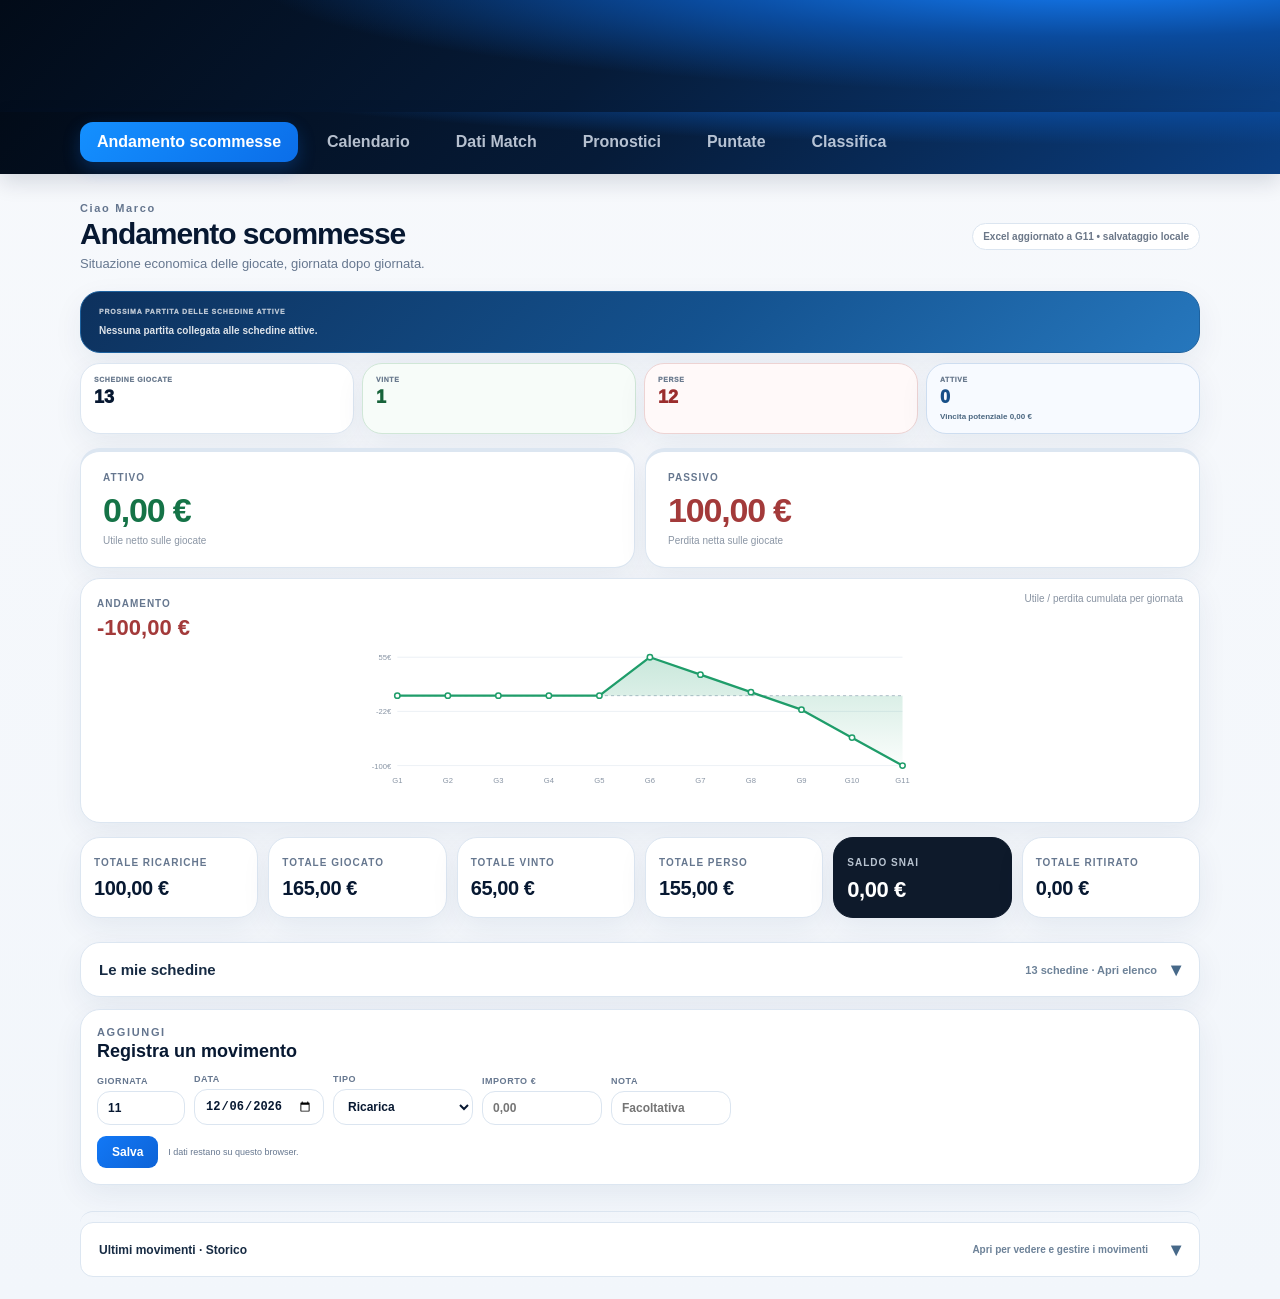
==== commit feb19998: "Wallet: aggiorna risorse cache dopo spostamento menu schedine" ====
--- a/index.html
+++ b/index.html
@@ -10,7 +10,7 @@
   <link rel="stylesheet" href="patch-v11.8.2.css?v=11.8.2">
   <link rel="stylesheet" href="beta/patch-v11.8.4.css?v=11.8.4.1">
   <link rel="stylesheet" href="beta/patch-v11.8.5.css?v=11.8.5.4">
-  <link rel="stylesheet" href="patch-v11.8.6.css?v=11.8.6.4">
+  <link rel="stylesheet" href="patch-v11.8.6.css?v=11.8.6.5">
 </head>
 <body>
   <header class="site-header" aria-hidden="true">
@@ -211,6 +211,6 @@
   <script src="patch-v11.8.2.js?v=11.8.2"></script>
   <script src="beta/patch-v11.8.4.js?v=11.8.4.1"></script>
   <script src="beta/patch-v11.8.5.js?v=11.8.5.5"></script>
-  <script src="patch-v11.8.6.js?v=11.8.6.5"></script>
+  <script src="patch-v11.8.6.js?v=11.8.6.6"></script>
 </body>
 </html>
--- a/patch-v11.8.6.css
+++ b/patch-v11.8.6.css
@@ -117,3 +117,24 @@
 .quick-idea-toast.visible{opacity:1;transform:translate(-50%,0)}
 #selectAllIdeas{white-space:nowrap}
 @media(max-width:600px){.wallet-history-summary{padding:12px}.wallet-history-hint{font-size:9px}.quick-idea-toast{font-size:11px;bottom:18px;width:max-content;max-width:90vw;text-align:center}}
+
+
+/* Layout sezione Le mie schedine: sotto i totali, prima di Registra un movimento */
+#page-wallet .wallet-slip-review-host{order:4;margin:10px 0 12px;min-width:0}
+#page-wallet .wallet-entry{order:5}
+#page-wallet .wallet-history-collapse{order:6}
+#page-wallet .wallet-slip-review{padding:0;margin:0;overflow:hidden}
+#page-wallet .wallet-slip-review-summary{display:flex;align-items:center;gap:14px;cursor:pointer;list-style:none;padding:15px 18px;color:#172b43}
+#page-wallet .wallet-slip-review-summary::-webkit-details-marker{display:none}
+#page-wallet .wallet-slip-review-summary strong{font-size:15px;font-weight:850}
+#page-wallet .wallet-slip-review-meta{margin-left:auto;color:#6d8298;font-size:11px;font-weight:600}
+#page-wallet .wallet-slip-review-summary::after{content:'▾';font-size:19px;color:#476989}
+#page-wallet .wallet-slip-review[open]>.wallet-slip-review-summary::after{content:'▴'}
+#page-wallet .wallet-slip-review[open]>.wallet-slip-review-summary{border-bottom:1px solid #e8eef5}
+#page-wallet .wallet-slip-review-body{padding:14px 18px 18px}
+#page-wallet .wallet-slip-review-body>p{font-size:11px;color:#718096;margin:3px 0 14px;line-height:1.5}
+@media(max-width:600px){
+ #page-wallet .wallet-slip-review-summary{padding:12px;gap:9px}
+ #page-wallet .wallet-slip-review-meta{font-size:10px}
+ #page-wallet .wallet-slip-review-body{padding:10px 12px 14px}
+}
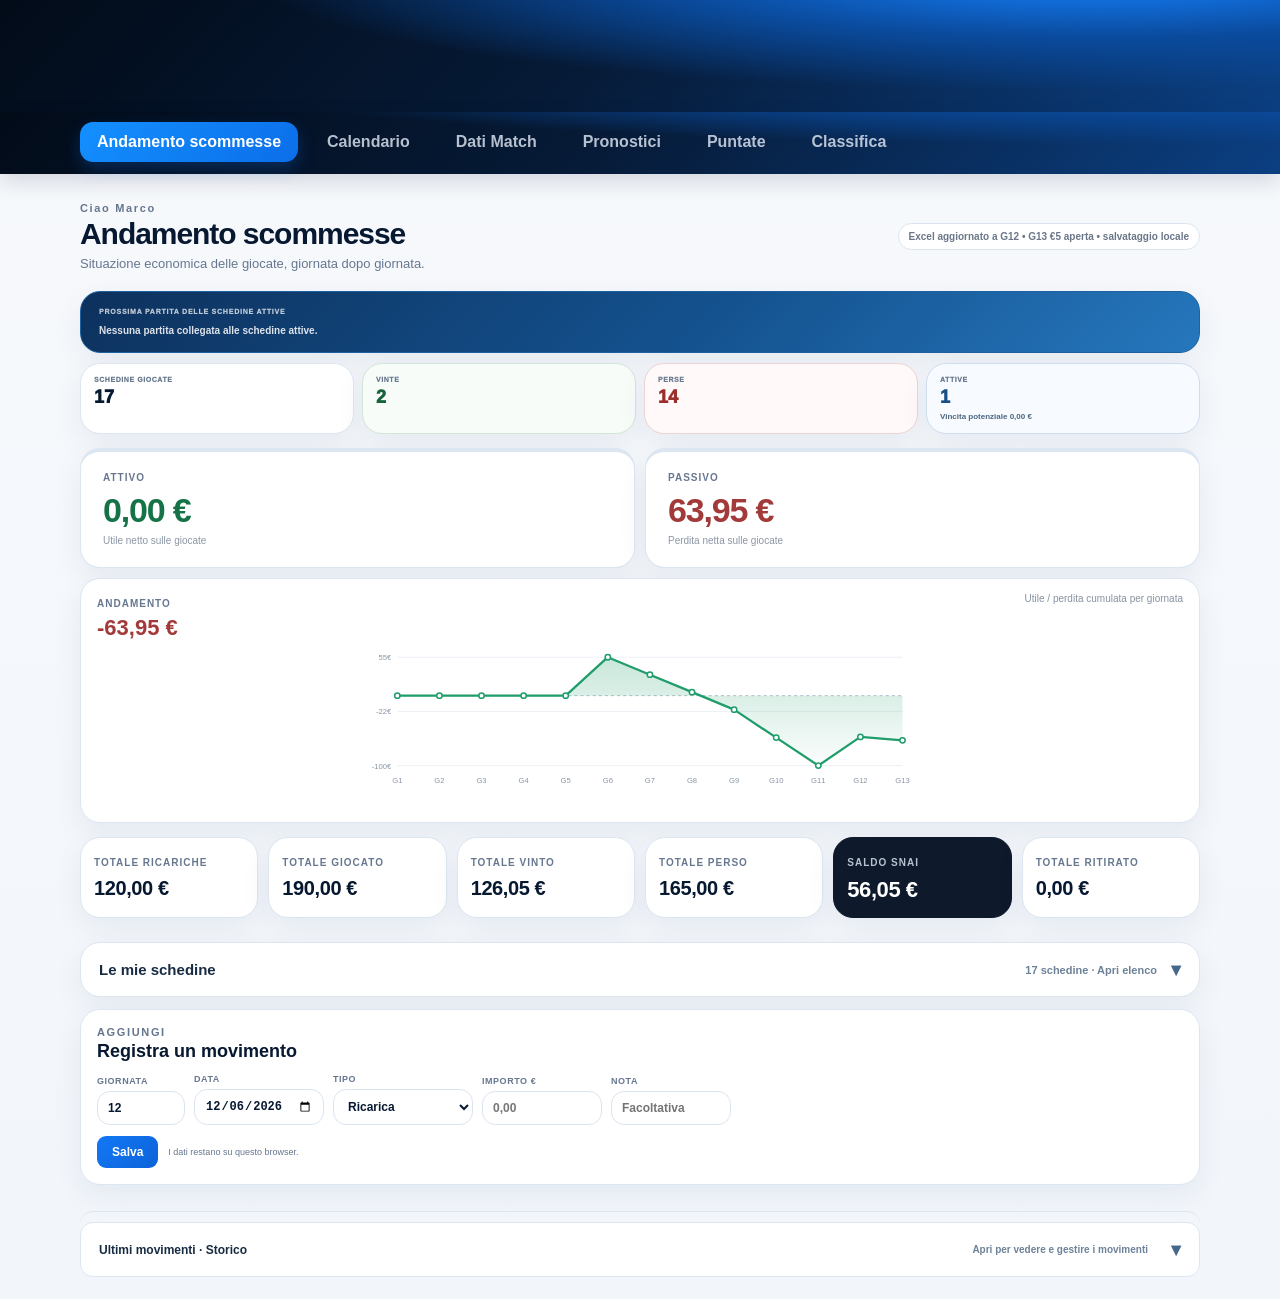
==== commit 0c1f37c9: "test: integra snapshot G13 e delta portafoglio senza alterare altri script" ====
--- a/index.html
+++ b/index.html
@@ -205,9 +205,12 @@
   <script src="beta/data-predictions-g10.js?v=12"></script>
   <script src="beta/data-lineups-g10.js?v=12"></script>
   <script src="beta/data-v12.js?v=16"></script>
+  <script src="beta/data-v13.js?v=20261125"></script>
   <script src="beta/wallet-excel-snapshot.js?v=20261118"></script>
-  <script src="app.js?v=11.7.3"></script>
-  <script src="patch-v11.8.js?v=11.8.7"></script>
+  <script src="beta/wallet-excel-g12-g13.js?v=20261125"></script>
+  <script src="prototypes/lineups/lineups-client.js?v=1"></script>
+  <script src="app.js?v=11.7.4"></script>
+  <script src="patch-v11.8.js?v=11.8.8"></script>
   <script src="patch-v11.8.2.js?v=11.8.2"></script>
   <script src="beta/patch-v11.8.4.js?v=11.8.4.1"></script>
   <script src="beta/patch-v11.8.5.js?v=11.8.5.5"></script>
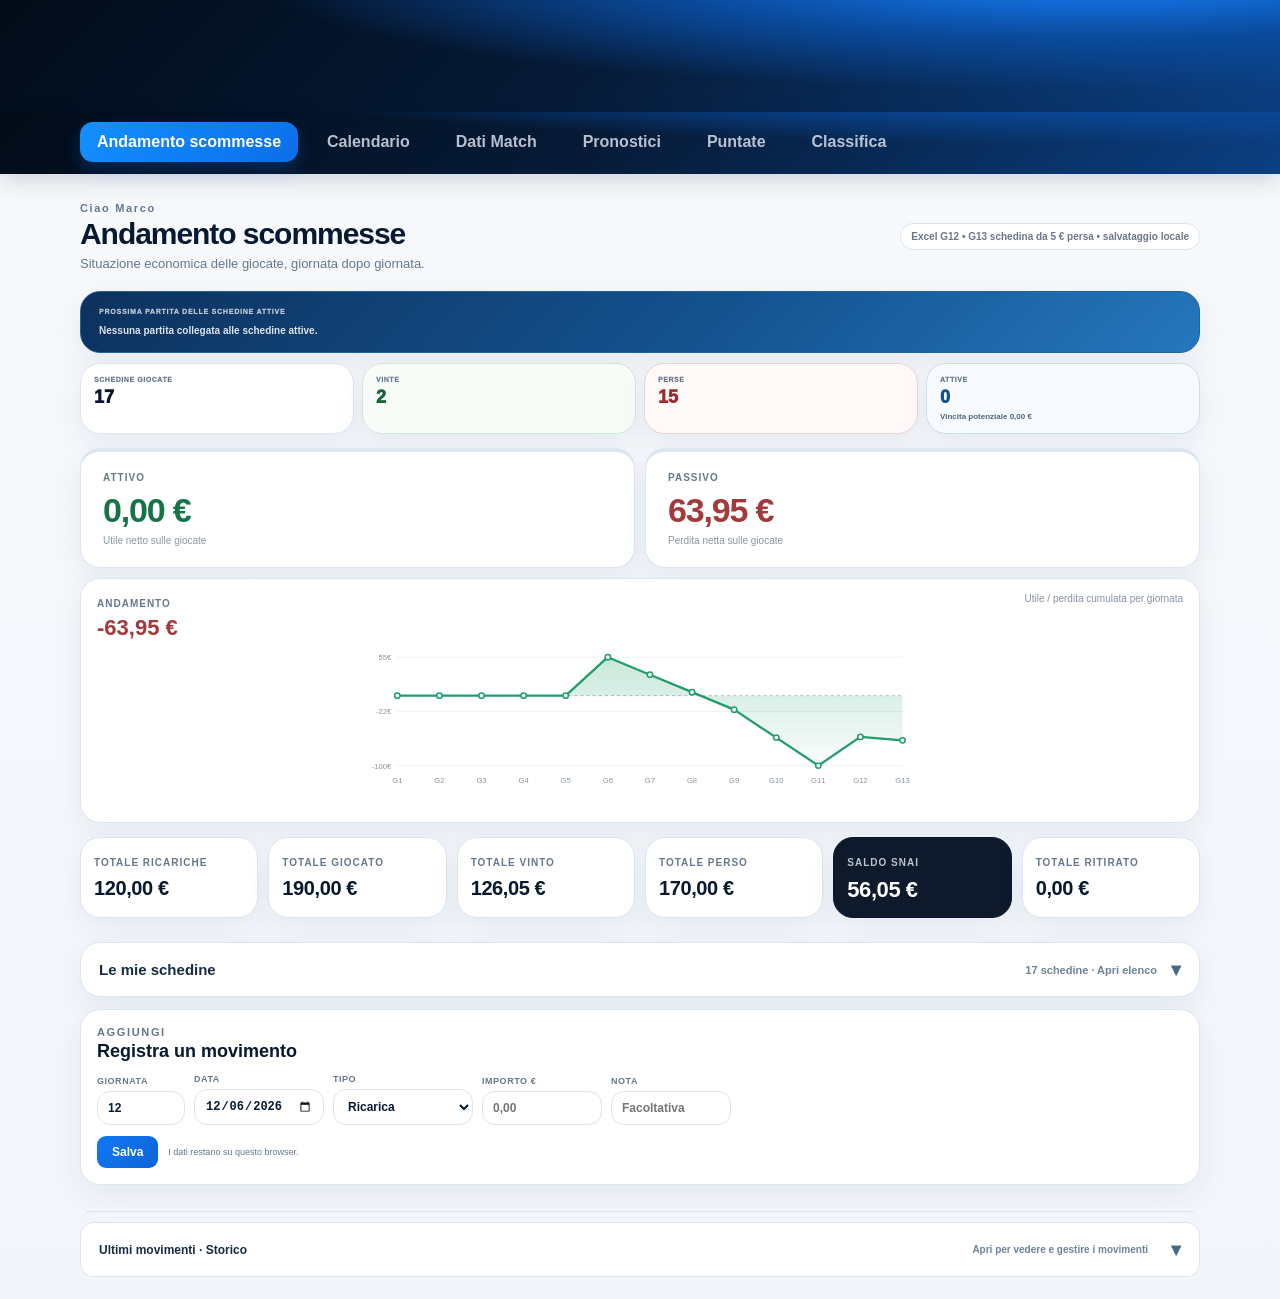
==== commit d9ff2ffe: "test: aggiorna formazioni G13 e stato schedina persa senza toccare altri componenti" ====
--- a/index.html
+++ b/index.html
@@ -205,9 +205,11 @@
   <script src="beta/data-predictions-g10.js?v=12"></script>
   <script src="beta/data-lineups-g10.js?v=12"></script>
   <script src="beta/data-v12.js?v=16"></script>
-  <script src="beta/data-v13.js?v=20261125"></script>
+  <script src="beta/data-v13.js?v=20261127"></script>
+  <script src="beta/data-predictions-g13.js?v=20261125.1"></script>
   <script src="beta/wallet-excel-snapshot.js?v=20261118"></script>
   <script src="beta/wallet-excel-g12-g13.js?v=20261125"></script>
+  <script src="beta/wallet-excel-g13-lost.js?v=20261127"></script>
   <script src="prototypes/lineups/lineups-client.js?v=1"></script>
   <script src="app.js?v=11.7.4"></script>
   <script src="patch-v11.8.js?v=11.8.8"></script>
